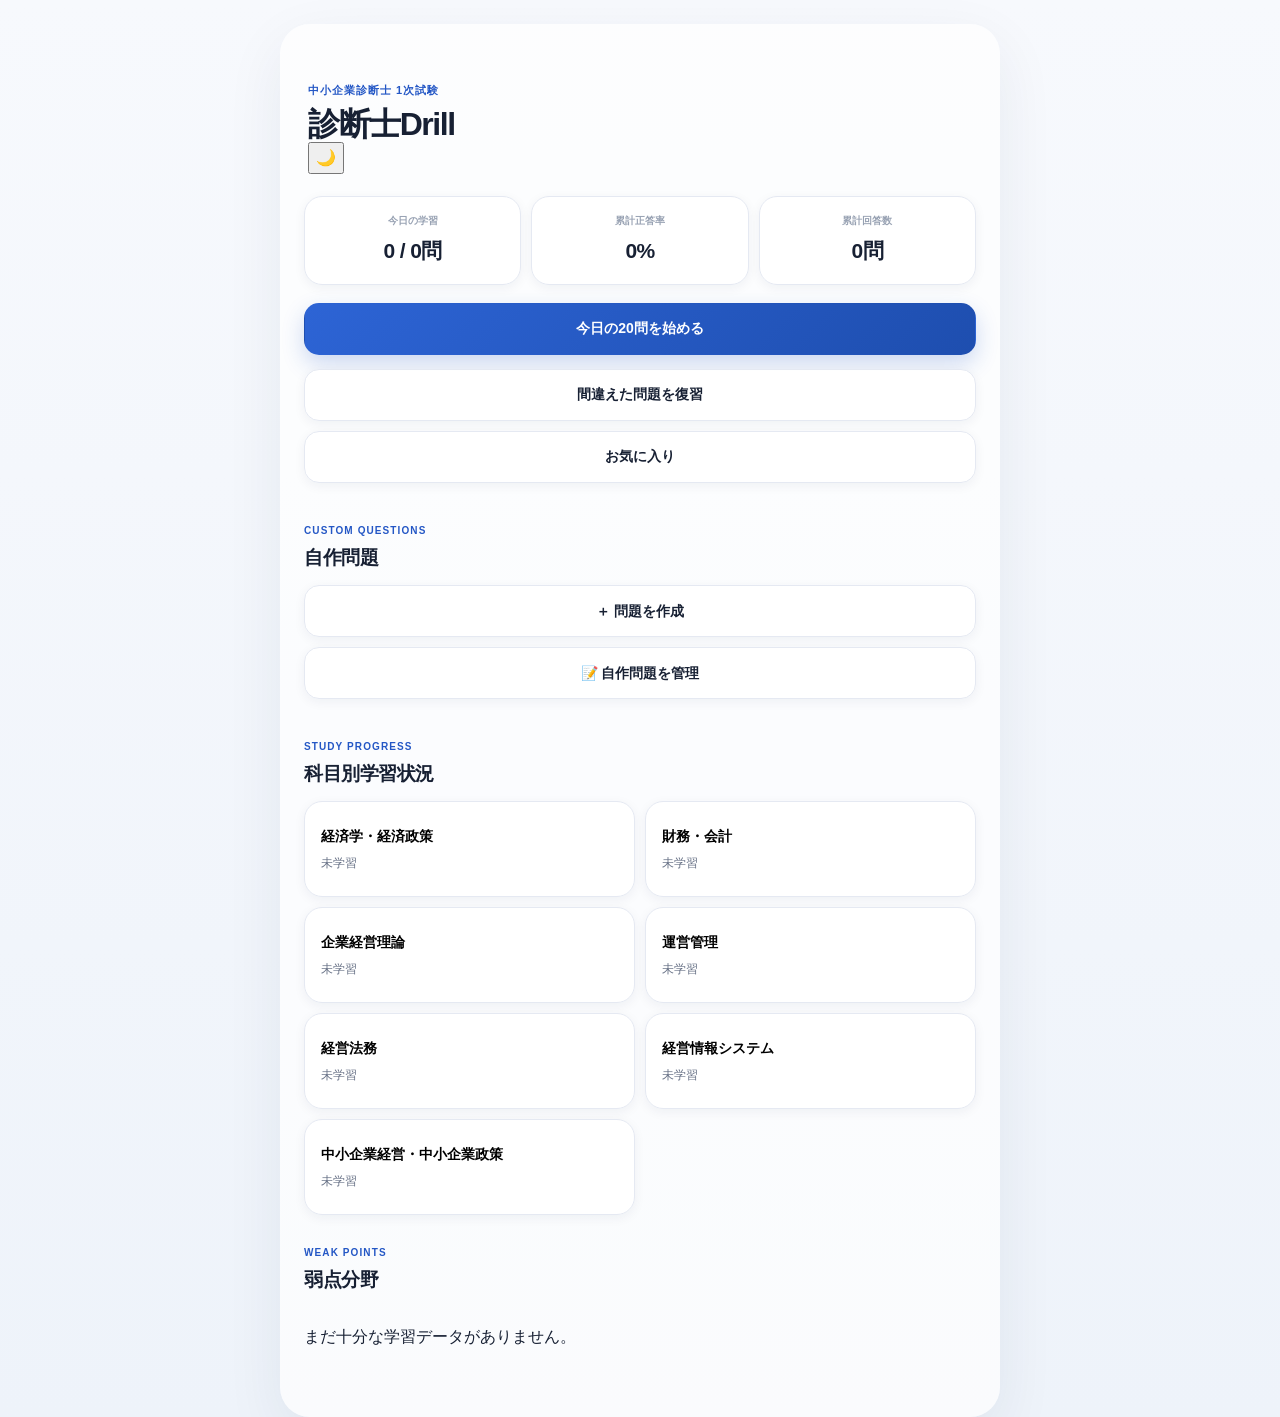
==== index.html @ da74606c "Update index.html" ====
<!DOCTYPE html>
<html lang="ja">
<head>
  <meta charset="UTF-8">

  <meta
    name="viewport"
    content="width=device-width, initial-scale=1, viewport-fit=cover"
  >

  <meta
    name="apple-mobile-web-app-capable"
    content="yes"
  >

  <meta
    name="apple-mobile-web-app-status-bar-style"
    content="default"
  >

  <meta
    name="apple-mobile-web-app-title"
    content="診断士Drill"
  >

  <meta
    name="theme-color"
    content="#2457c5"
  >

  <title>診断士Drill</title>

  <link rel="manifest" href="manifest.json">
  <link rel="apple-touch-icon" href="icons/icon.svg">
  <link rel="stylesheet" href="css/style.css">
</head>

<body>

<main class="app">

  <!-- エラー -->
  <p id="boot-error" class="error" hidden></p>


  <!-- =========================
       HOME
       ========================= -->

  <section id="screen-home" class="screen">

    <header class="header">
      <div class="header-top">
        <div class="header-titles">
          <p class="eyebrow">中小企業診断士 1次試験</p>
          <h1>診断士Drill</h1>
        </div>

        <button
          id="btn-theme-toggle"
          class="icon-btn"
          type="button"
          aria-label="ダークモードに切り替え"
        >
          🌙
        </button>
      </div>

      <div id="streak-badge" class="streak-badge" hidden>
        <span class="streak-mark">継続</span>
        <strong id="streak-count">0</strong>
        <span class="streak-unit">日目</span>
      </div>
    </header>


    <!-- 学習状況 -->

    <div class="cards">

      <article class="card">
        <p class="label">今日の学習</p>
        <p id="stat-today" class="value">0 / 0問</p>
      </article>

      <article class="card">
        <p class="label">累計正答率</p>
        <p id="stat-accuracy" class="value">-</p>
      </article>

      <article class="card">
        <p class="label">累計回答数</p>
        <p id="stat-total" class="value">0問</p>
      </article>

    </div>


    <p id="resume-note" class="note" hidden></p>


    <!-- 今日の学習 -->

    <button
      id="btn-start-daily"
      class="btn primary"
      type="button"
    >
      今日の20問を始める
    </button>

    <button
      id="btn-extra-daily"
      class="btn"
      type="button"
      hidden
    >
      追加で20問解く
    </button>


    <!-- 復習・お気に入り -->

    <div class="home-action-group">

      <button
        id="btn-review"
        class="btn"
        type="button"
      >
        間違えた問題を復習
      </button>

      <button
        id="btn-favorites"
        class="btn"
        type="button"
      >
        お気に入り
      </button>

    </div>


    <!-- 自作問題 -->

    <div class="home-section">

      <div class="section-heading-row">
        <div>
          <p class="section-kicker">CUSTOM QUESTIONS</p>
          <h2 class="section-title">自作問題</h2>
        </div>
      </div>

      <button
        id="btn-create-question"
        class="btn"
        type="button"
      >
        ＋ 問題を作成
      </button>

      <button
        id="btn-manage-questions"
        class="btn"
        type="button"
      >
        📝 自作問題を管理
      </button>

    </div>


    <!-- 科目別 -->

    <div class="home-section">

      <div class="section-heading-row">
        <div>
          <p class="section-kicker">STUDY PROGRESS</p>
          <h2 class="section-title">科目別学習状況</h2>
        </div>
      </div>

      <div
        id="subject-stats"
        class="subject-stat-cards"
      ></div>

    </div>


    <!-- 弱点分野 -->

    <div class="home-section">

      <div class="section-heading-row">
        <div>
          <p class="section-kicker">WEAK POINTS</p>
          <h2 class="section-title">弱点分野</h2>
        </div>
      </div>

      <div
        id="weak-category-list"
        class="weak-category-list"
      ></div>

    </div>

  </section>


  <!-- =========================
       SUBJECT
       ========================= -->

  <section
    id="screen-subject"
    class="screen"
    hidden
  >

    <div class="quiz-top">

      <button
        id="btn-subject-back"
        class="text-btn"
        type="button"
      >
        ホーム
      </button>

      <p
        id="subject-screen-title"
        class="progress"
      >
        科目
      </p>

      <span></span>

    </div>

    <div class="page-heading">
      <p class="section-kicker">SUBJECT</p>
      <h2>分野を選択</h2>
      <p>学習したい分野を選択してください。</p>
    </div>

    <div
      id="category-list"
      class="category-list"
    ></div>

  </section>


  <!-- =========================
       CATEGORY
       ========================= -->

  <section
    id="screen-category"
    class="screen"
    hidden
  >

    <div class="quiz-top">

      <button
        id="btn-category-back"
        class="text-btn"
        type="button"
      >
        科目へ戻る
      </button>

      <p
        id="category-screen-title"
        class="progress"
      >
        分野
      </p>

      <span></span>

    </div>

    <div
      id="category-detail"
      class="category-detail"
    ></div>

  </section>


  <!-- =========================
       FAVORITES
       ========================= -->

  <section
    id="screen-favorites"
    class="screen"
    hidden
  >

    <div class="quiz-top">

      <button
        id="btn-favorites-back"
        class="text-btn"
        type="button"
      >
        ホーム
      </button>

      <p class="progress">お気に入り</p>

      <span></span>

    </div>

    <div class="page-heading">
      <p class="section-kicker">FAVORITES</p>
      <h2>お気に入り</h2>
    </div>

    <button
      id="btn-favorites-quiz"
      class="btn primary"
      type="button"
    >
      お気に入りを演習
    </button>

    <p
      id="favorites-empty"
      class="note"
    >
      お気に入りはまだありません。
      問題画面の☆から登録できます。
    </p>

    <ul
      id="favorites-list"
      class="favorite-list"
    ></ul>

  </section>


  <!-- =========================
       QUIZ
       ========================= -->

  <section
    id="screen-quiz"
    class="screen"
    hidden
  >

    <div class="quiz-top">

      <button
        id="btn-back-home"
        class="text-btn"
        type="button"
      >
        ホーム
      </button>

      <p
        id="quiz-progress"
        class="progress"
      >
        1 / 20
      </p>

      <button
        id="btn-favorite"
        class="star-btn"
        type="button"
        aria-label="お気に入り"
        aria-pressed="false"
      >
        ☆
      </button>

    </div>

    <div class="quiz-progress-track">
      <div id="quiz-progress-fill" class="quiz-progress-fill"></div>
    </div>

    <div class="quiz-card">

      <p
        id="quiz-meta"
        class="meta"
      ></p>

      <h2
        id="quiz-question"
        class="question"
      ></h2>

      <div
        id="quiz-choices"
        class="choices"
      ></div>

    </div>

  </section>


  <!-- =========================
       EXPLAIN
       ========================= -->

  <section
    id="screen-explain"
    class="screen"
    hidden
  >

    <p
      id="explain-badge"
      class="badge"
    ></p>

    <p
      id="explain-question"
      class="question small"
    ></p>

    <p
      id="explain-answer"
      class="answer"
    ></p>


    <div class="explain-section">

      <h3 class="explain-title">
        📖 正答解説
      </h3>

      <p
        id="explain-body"
        class="explanation"
      ></p>

    </div>


    <div
      id="choice-explanations-section"
      class="explain-section"
      hidden
    >

      <h3 class="explain-title">
        🔎 選択肢を詳しく見る
      </h3>

      <div
        id="choice-explanations"
        class="choice-explanations"
      ></div>

    </div>


    <div
      id="key-point-section"
      class="key-point"
      hidden
    >

      <h3>🎯 この問題の核心</h3>

      <p id="key-point"></p>

    </div>


    <div
      id="related-knowledge-section"
      class="explain-section"
      hidden
    >

      <h3 class="explain-title">
        📚 関連知識
      </h3>

      <div
        id="related-knowledge"
        class="related-knowledge"
      ></div>

    </div>


    <div
      id="mistake-point-section"
      class="mistake-point"
      hidden
    >

      <h3>⚠️ 間違いやすいポイント</h3>

      <p id="mistake-point"></p>

    </div>


    <button
      id="btn-next"
      class="btn primary"
      type="button"
    >
      次の問題へ
    </button>

  </section>


  <!-- =========================
       CREATE / EDIT
       ========================= -->

  <section
    id="screen-create-question"
    class="screen"
    hidden
  >

    <div class="quiz-top">

      <button
        id="btn-create-question-back"
        class="text-btn"
        type="button"
      >
        ホーム
      </button>

      <p
        id="create-screen-title"
        class="progress"
      >
        問題を作成
      </p>

      <span></span>

    </div>


    <div class="page-heading">
      <p class="section-kicker">CUSTOM QUESTION</p>

      <h2 id="create-form-heading">
        新しい問題
      </h2>

      <p>
        自分専用の問題を登録できます。
      </p>
    </div>


    <div class="form-group">

      <label for="create-subject">科目</label>

      <select id="create-subject">
        <option value="">選択してください</option>
      </select>

    </div>


    <div class="form-group">

      <label for="create-category">分野</label>

      <input
        id="create-category"
        type="text"
        placeholder="例：生産計画、店舗管理、GDP"
      >

    </div>


    <div class="form-group">

      <label for="create-difficulty">難易度</label>

      <select id="create-difficulty">

        <option value="1">1 - 基礎</option>

        <option value="2" selected>
          2 - 標準
        </option>

        <option value="3">
          3 - 応用
        </option>

      </select>

    </div>


    <div class="form-group">

      <label for="create-question">
        問題文
      </label>

      <textarea
        id="create-question"
        rows="5"
        placeholder="問題文を入力してください"
      ></textarea>

    </div>


    <div class="form-group">

      <label>選択肢</label>

      <input id="create-choice-0" type="text" placeholder="ア">
      <input id="create-choice-1" type="text" placeholder="イ">
      <input id="create-choice-2" type="text" placeholder="ウ">
      <input id="create-choice-3" type="text" placeholder="エ">

    </div>


    <div class="form-group">

      <label for="create-answer">
        正解
      </label>

      <select id="create-answer">

        <option value="0">ア</option>
        <option value="1">イ</option>
        <option value="2">ウ</option>
        <option value="3">エ</option>

      </select>

    </div>


    <div class="form-group">

      <label for="create-explanation">
        正答解説
      </label>

      <textarea
        id="create-explanation"
        rows="4"
        placeholder="なぜ正しいのか"
      ></textarea>

    </div>


    <div class="form-group">

      <label>選択肢別解説</label>

      <textarea id="create-choice-explanation-0" rows="3" placeholder="アの解説"></textarea>
      <textarea id="create-choice-explanation-1" rows="3" placeholder="イの解説"></textarea>
      <textarea id="create-choice-explanation-2" rows="3" placeholder="ウの解説"></textarea>
      <textarea id="create-choice-explanation-3" rows="3" placeholder="エの解説"></textarea>

    </div>


    <div class="form-group">

      <label for="create-key-point">
        この問題の核心
      </label>

      <textarea
        id="create-key-point"
        rows="3"
        placeholder="この問題で覚えるべき核心"
      ></textarea>

    </div>


    <div class="form-group">

      <label for="create-related">
        関連知識
      </label>

      <textarea
        id="create-related"
        rows="5"
        placeholder="関連する知識を入力してください&#10;1行につき1項目"
      ></textarea>

    </div>


    <button
      id="btn-save-question"
      class="btn primary"
      type="button"
    >
      問題を保存
    </button>


    <button
      id="btn-delete-editing-question"
      class="btn danger"
      type="button"
      hidden
    >
      この問題を削除
    </button>

  </section>


  <!-- =========================
       MANAGE QUESTIONS
       ========================= -->

  <section
    id="screen-manage-questions"
    class="screen"
    hidden
  >

    <div class="quiz-top">

      <button
        id="btn-manage-back"
        class="text-btn"
        type="button"
      >
        ホーム
      </button>

      <p class="progress">
        自作問題管理
      </p>

      <span></span>

    </div>


    <div class="page-heading manage-page-heading">

      <p class="section-kicker">
        QUESTION LIBRARY
      </p>

      <h2>自作問題</h2>

      <p>
        科目・分野ごとに整理して管理できます。
      </p>

    </div>


    <div class="manage-summary">

      <div>
        <span class="summary-label">
          登録問題
        </span>

        <strong
          id="custom-question-count"
        >
          0問
        </strong>
      </div>

    </div>


    <!-- AIインポートを上部へ -->

    <div class="import-card">

      <div class="import-card-text">

        <span class="import-label">
          AI IMPORT
        </span>

        <strong>
          AI問題を一括追加
        </strong>

        <small>
          JSONファイルから複数問題をまとめて登録
        </small>

      </div>

      <button
        id="btn-import-questions"
        class="import-button"
        type="button"
      >
        インポート
      </button>

    </div>


    <input
      id="question-import-file"
      type="file"
      accept=".json,application/json"
      hidden
    >


    <button
      id="btn-create-from-manage"
      class="btn primary"
      type="button"
    >
      ＋ 新しい問題を作成
    </button>


    <div class="manage-tools">

      <input
        id="custom-question-search"
        class="search-input"
        type="search"
        placeholder="問題文・分野・科目を検索"
      >

    </div>


    <div
      id="custom-question-list"
      class="custom-question-list"
    ></div>


    <button
      id="btn-clear-all-custom-questions"
      class="btn danger"
      type="button"
    >
      🗑 自作問題をすべてクリア
    </button>

  </section>


  <!-- =========================
       RESULT
       ========================= -->

  <section
    id="screen-result"
    class="screen"
    hidden
  >

    <div class="result-icon">
      ✓
    </div>

    <p class="section-kicker">
      SESSION COMPLETE
    </p>

    <h2>
      今回の結果
    </h2>

    <p
      id="result-score"
      class="value large"
    ></p>

    <p
      id="result-accuracy"
      class="note"
    ></p>

    <button
      id="btn-home"
      class="btn primary"
      type="button"
    >
      ホームへ戻る
    </button>

  </section>

</main>


<!-- トースト通知 -->
<div id="toast-container" class="toast-container" aria-live="polite"></div>

<!-- 確認ダイアログ -->
<div id="confirm-modal" class="modal-overlay" hidden>
  <div
    class="modal-box"
    role="alertdialog"
    aria-modal="true"
    aria-labelledby="confirm-modal-title"
  >
    <p id="confirm-modal-title" class="modal-title"></p>
    <p id="confirm-modal-message" class="modal-message"></p>

    <div class="modal-actions">
      <button
        id="confirm-modal-cancel"
        class="btn"
        type="button"
      >
        キャンセル
      </button>

      <button
        id="confirm-modal-ok"
        class="btn danger"
        type="button"
      >
        OK
      </button>
    </div>
  </div>
</div>


<script src="js/config.js"></script>
<script src="js/storage.js"></script>
<script src="js/question-db.js"></script>
<script src="js/selector.js"></script>
<script src="js/stats.js"></script>
<script src="js/quiz.js"></script>
<script src="js/app.js"></script>

</body>
</html>
---- css/style.css ----
/* =========================================================
   診断士Drill
   Premium / Clean / Mobile First
   ========================================================= */

:root {
  --bg: #f4f7fb;
  --surface: #ffffff;
  --surface-soft: #f8faff;

  --primary: #2457c5;
  --primary-dark: #173f96;
  --primary-light: #eaf0ff;

  --text: #172033;
  --text-sub: #667085;
  --text-muted: #98a2b3;

  --border: #e5e9f2;

  --success: #159570;
  --success-bg: #e9f8f2;

  --danger: #d64545;
  --danger-bg: #fff0f0;

  --warning: #d88a17;
  --warning-bg: #fff7e8;

  --shadow-sm:
    0 3px 12px rgba(25, 40, 75, 0.055);

  --shadow:
    0 10px 30px rgba(25, 40, 75, 0.075);

  --shadow-lg:
    0 20px 55px rgba(25, 40, 75, 0.11);

  --radius-sm: 12px;
  --radius: 18px;
  --radius-lg: 24px;

  --max-width: 720px;
}


/* =========================================================
   Reset
   ========================================================= */

* {
  box-sizing: border-box;
}

html {
  -webkit-text-size-adjust: 100%;
  scroll-behavior: smooth;
}

body {
  margin: 0;

  background:
    linear-gradient(
      180deg,
      #f7f9fd 0%,
      #eef3fa 100%
    );

  color: var(--text);

  font-family:
    -apple-system,
    BlinkMacSystemFont,
    "SF Pro Display",
    "SF Pro Text",
    "Hiragino Sans",
    "Hiragino Kaku Gothic ProN",
    "Yu Gothic",
    "Meiryo",
    sans-serif;

  line-height: 1.6;

  -webkit-font-smoothing: antialiased;
}

button,
input,
select,
textarea {
  font: inherit;
}

button {
  -webkit-tap-highlight-color: transparent;
}


/* =========================================================
   App
   ========================================================= */

.app {
  width: 100%;
  max-width: var(--max-width);

  min-height: 100vh;

  margin: 0 auto;

  padding:
    env(safe-area-inset-top)
    18px
    calc(34px + env(safe-area-inset-bottom));
}


/* =========================================================
   Screen
   ========================================================= */

.screen {
  animation:
    screen-in
    0.18s
    ease-out;
}

@keyframes screen-in {
  from {
    opacity: 0;
    transform: translateY(4px);
  }

  to {
    opacity: 1;
    transform: translateY(0);
  }
}


/* =========================================================
   Header
   ========================================================= */

.header {
  padding:
    28px
    4px
    22px;
}

.eyebrow {
  margin: 0 0 6px;

  color: var(--primary);

  font-size: 11px;
  font-weight: 800;

  letter-spacing: 0.09em;
}

.header h1 {
  margin: 0;

  font-size: 32px;
  line-height: 1.15;

  letter-spacing: -0.045em;

  font-weight: 850;
}


/* =========================================================
   Cards
   ========================================================= */

.cards {
  display: grid;

  grid-template-columns:
    repeat(3, 1fr);

  gap: 10px;

  margin-bottom: 18px;
}

.card {
  padding:
    16px
    9px;

  background:
    rgba(255, 255, 255, 0.95);

  border:
    1px solid
    var(--border);

  border-radius:
    var(--radius);

  text-align: center;

  box-shadow:
    var(--shadow-sm);
}

.card .label {
  margin: 0 0 5px;

  color: var(--text-muted);

  font-size: 10px;
  font-weight: 700;

  white-space: nowrap;
}

.card .value {
  margin: 0;

  font-size: 21px;
  font-weight: 850;

  letter-spacing: -0.03em;
}


/* =========================================================
   Buttons
   ========================================================= */

.btn {
  width: 100%;

  min-height: 52px;

  margin:
    0
    0
    10px;

  padding:
    13px
    18px;

  border:
    1px solid
    var(--border);

  border-radius:
    15px;

  background:
    rgba(255, 255, 255, 0.97);

  color:
    var(--text);

  font-size: 14px;
  font-weight: 750;

  cursor: pointer;

  box-shadow:
    var(--shadow-sm);

  transition:
    transform 0.15s ease,
    box-shadow 0.15s ease,
    border-color 0.15s ease;
}

.btn:hover {
  transform: translateY(-1px);

  box-shadow:
    var(--shadow);
}

.btn:active {
  transform:
    scale(0.985);
}

.btn.primary {
  border-color:
    transparent;

  background:
    linear-gradient(
      135deg,
      #2d64d5,
      #1e4eaf
    );

  color: #fff;

  box-shadow:
    0 9px 22px
    rgba(36, 87, 197, 0.22);
}

.btn.primary:hover {
  box-shadow:
    0 12px 28px
    rgba(36, 87, 197, 0.28);
}

.btn.danger {
  border-color:
    #f0cccc;

  background:
    #fff5f5;

  color:
    var(--danger);
}


/* =========================================================
   Home sections
   ========================================================= */

.home-action-group {
  margin-top: 4px;
}

.home-section {
  margin-top: 30px;
}

.section-heading-row {
  display: flex;

  align-items: center;
  justify-content: space-between;

  margin-bottom: 12px;
}

.section-kicker {
  margin:
    0
    0
    4px;

  color:
    var(--primary);

  font-size:
    10px;

  font-weight:
    850;

  letter-spacing:
    0.11em;
}

.section-title {
  margin:
    0;

  font-size:
    19px;

  letter-spacing:
    -0.025em;

  font-weight:
    850;
}


/* =========================================================
   Subject
   ========================================================= */

.subject-stat-cards {
  display:
    grid;

  grid-template-columns:
    repeat(2, 1fr);

  gap:
    10px;
}

.subject-card {
  width:
    100%;

  min-height:
    96px;

  padding:
    16px;

  border:
    1px solid
    var(--border);

  border-radius:
    var(--radius);

  background:
    rgba(255, 255, 255, 0.97);

  text-align:
    left;

  cursor:
    pointer;

  box-shadow:
    var(--shadow-sm);

  transition:
    transform 0.15s ease,
    box-shadow 0.15s ease;
}

.subject-card:hover {
  transform:
    translateY(-1px);

  box-shadow:
    var(--shadow);
}

.subject-card:active {
  transform:
    scale(0.985);
}

.subject-card-name {
  display:
    block;

  margin-bottom:
    7px;

  font-size:
    14px;

  font-weight:
    850;
}

.subject-card-meta {
  display:
    block;

  color:
    var(--text-sub);

  font-size:
    12px;
}


/* =========================================================
   Page heading
   ========================================================= */

.page-heading {
  margin:
    8px
    2px
    22px;
}

.page-heading h2 {
  margin:
    0
    3px;

  font-size:
    25px;

  line-height:
    1.25;

  letter-spacing:
    -0.035em;

  font-weight:
    850;
}

.page-heading p:last-child {
  margin:
    6px
    0
    0;

  color:
    var(--text-sub);

  font-size:
    12px;
}


/* =========================================================
   Weak category
   ========================================================= */

.weak-category-list {
  display:
    flex;

  flex-direction:
    column;

  gap:
    9px;
}

.weak-category-card {
  width:
    100%;

  display:
    flex;

  align-items:
    center;

  justify-content:
    space-between;

  padding:
    15px;

  border:
    1px solid
    var(--border);

  border-radius:
    16px;

  background:
    var(--surface);

  text-align:
    left;

  cursor:
    pointer;

  box-shadow:
    var(--shadow-sm);
}


/* =========================================================
   Navigation
   ========================================================= */

.quiz-top {
  display:
    grid;

  grid-template-columns:
    1fr
    auto
    1fr;

  align-items:
    center;

  min-height:
    48px;

  margin-bottom:
    16px;
}

.quiz-top > *:last-child {
  justify-self:
    end;
}

.text-btn {
  padding:
    8px
    2px;

  border:
    0;

  background:
    transparent;

  color:
    var(--primary);

  font-size:
    13px;

  font-weight:
    800;

  cursor:
    pointer;
}

.progress {
  margin:
    0;

  color:
    var(--text-sub);

  font-size:
    12px;

  font-weight:
    800;

  text-align:
    center;
}


/* =========================================================
   Category
   ========================================================= */

.category-list {
  display:
    flex;

  flex-direction:
    column;

  gap:
    10px;
}

.category-card {
  width:
    100%;

  padding:
    18px;

  border:
    1px solid
    var(--border);

  border-radius:
    var(--radius);

  background:
    var(--surface);

  text-align:
    left;

  cursor:
    pointer;

  box-shadow:
    var(--shadow-sm);

  transition:
    transform 0.15s ease,
    box-shadow 0.15s ease;
}

.category-card:hover {
  transform:
    translateY(-1px);

  box-shadow:
    var(--shadow);
}

.category-card-name {
  display:
    block;

  margin-bottom:
    6px;

  font-size:
    15px;

  font-weight:
    850;
}

.category-card-meta {
  color:
    var(--text-sub);

  font-size:
    12px;
}


/* =========================================================
   Category detail
   ========================================================= */

.category-summary {
  margin-bottom:
    20px;

  padding:
    22px;

  border:
    1px solid
    #dce6fb;

  border-radius:
    var(--radius-lg);

  background:
    linear-gradient(
      135deg,
      #edf3ff,
      #ffffff
    );

  box-shadow:
    var(--shadow-sm);
}


/* =========================================================
   Quiz
   ========================================================= */

.quiz-card {
  padding:
    20px;

  border:
    1px solid
    var(--border);

  border-radius:
    var(--radius-lg);

  background:
    rgba(255,255,255,.72);

  box-shadow:
    var(--shadow-sm);
}

.meta {
  margin:
    0
    0
    13px;

  color:
    var(--text-muted);

  font-size:
    11px;

  font-weight:
    700;
}

.question {
  margin:
    0
    0
    22px;

  font-size:
    21px;

  line-height:
    1.65;

  letter-spacing:
    -0.025em;

  font-weight:
    850;
}

.question.small {
  font-size:
    17px;
}

.choices {
  display:
    flex;

  flex-direction:
    column;

  gap:
    10px;
}

.choice {
  width:
    100%;

  display:
    flex;

  align-items:
    flex-start;

  padding:
    17px;

  border:
    1px solid
    var(--border);

  border-radius:
    17px;

  background:
    var(--surface);

  color:
    var(--text);

  text-align:
    left;

  font-size:
    15px;

  line-height:
    1.6;

  cursor:
    pointer;

  box-shadow:
    var(--shadow-sm);

  transition:
    transform 0.1s ease,
    border-color 0.1s ease,
    background 0.1s ease;
}

.choice:hover {
  border-color:
    #bfd0f7;

  background:
    #fbfcff;
}

.choice:active {
  transform:
    scale(0.985);
}


/* =========================================================
   Favorite
   ========================================================= */

.star-btn {
  width:
    42px;

  height:
    42px;

  padding:
    0;

  border:
    0;

  border-radius:
    50%;

  background:
    transparent;

  color:
    #9aa3b2;

  font-size:
    27px;

  line-height:
    1;

  cursor:
    pointer;
}

.star-btn.on {
  color:
    #e4a72c;
}


/* =========================================================
   Explanation
   ========================================================= */

.badge {
  display:
    inline-flex;

  align-items:
    center;

  min-height:
    29px;

  margin:
    0
    0
    14px;

  padding:
    4px
    12px;

  border-radius:
    999px;

  font-size:
    12px;

  font-weight:
    800;
}

.answer {
  margin:
    -8px
    0
    20px;

  padding:
    14px
    16px;

  border-radius:
    14px;

  background:
    var(--surface-soft);

  font-size:
    15px;

  font-weight:
    800;
}

.explain-section {
  margin:
    0
    0
    12px;

  padding:
    18px;

  border:
    1px solid
    var(--border);

  border-radius:
    18px;

  background:
    var(--surface);

  box-shadow:
    var(--shadow-sm);
}

.explain-title {
  margin:
    0
    10px;

  font-size:
    14px;

  font-weight:
    850;
}

.explanation {
  margin:
    0;

  color:
    #384152;

  font-size:
    14px;

  line-height:
    1.85;

  white-space:
    pre-wrap;
}


/* =========================================================
   Key / mistake
   ========================================================= */

.key-point,
.mistake-point {
  margin:
    14px
    0;

  padding:
    18px;

  border-radius:
    18px;
}

.key-point {
  border:
    1px solid
    #cddafa;

  background:
    linear-gradient(
      135deg,
      #edf3ff,
      #f8faff
    );
}

.key-point h3,
.mistake-point h3 {
  margin:
    0
    8px;

  font-size:
    14px;
}

.key-point h3 {
  color:
    var(--primary);
}

.mistake-point {
  border:
    1px solid
    #f1dfb8;

  background:
    linear-gradient(
      135deg,
      #fffaf0,
      #fffdf8
    );
}

.mistake-point h3 {
  color:
    var(--warning);
}

.key-point p,
.mistake-point p {
  margin:
    0;

  font-size:
    14px;

  line-height:
    1.75;
}


/* =========================================================
   Forms
   ========================================================= */

.form-group {
  margin-bottom:
    14px;

  padding:
    17px;

  border:
    1px solid
    var(--border);

  border-radius:
    18px;

  background:
    var(--surface);

  box-shadow:
    var(--shadow-sm);
}

.form-group > label {
  display:
    block;

  margin-bottom:
    8px;

  font-size:
    13px;

  font-weight:
    850;
}

.form-group input,
.form-group select,
.form-group textarea {
  width:
    100%;

  margin-bottom:
    8px;

  padding:
    12px
    13px;

  border:
    1px solid
    #dce1ea;

  border-radius:
    12px;

  background:
    #fbfcfe;

  outline:
    none;

  font-size:
    14px;

  transition:
    border-color .15s ease,
    box-shadow .15s ease;
}

.form-group input:last-child,
.form-group select:last-child,
.form-group textarea:last-child {
  margin-bottom:
    0;
}

.form-group input:focus,
.form-group select:focus,
.form-group textarea:focus {
  border-color:
    var(--primary);

  background:
    #fff;

  box-shadow:
    0 0 0 4px
    rgba(36,87,197,.09);
}

.form-group textarea {
  resize:
    vertical;

  line-height:
    1.65;
}


/* =========================================================
   Manage Questions
   ========================================================= */

.manage-page-heading {
  margin-bottom:
    16px;
}

.manage-summary {
  display:
    flex;

  align-items:
    center;

  justify-content:
    space-between;

  margin-bottom:
    12px;

  padding:
    14px
    16px;

  border:
    1px solid
    var(--border);

  border-radius:
    16px;

  background:
    rgba(255,255,255,.9);

  box-shadow:
    var(--shadow-sm);
}

.summary-label {
  display:
    block;

  color:
    var(--text-muted);

  font-size:
    10px;

  font-weight:
    700;
}

.manage-summary strong {
  display:
    block;

  margin-top:
    2px;

  font-size:
    21px;

  font-weight:
    850;
}


/* =========================================================
   AI Import
   ========================================================= */

.import-card {
  display:
    flex;

  align-items:
    center;

  justify-content:
    space-between;

  gap:
    12px;

  margin:
    0
    0
    12px;

  padding:
    15px
    16px;

  border:
    1px solid
    #d7e1fa;

  border-radius:
    18px;

  background:
    linear-gradient(
      135deg,
      #f0f5ff,
      #ffffff
    );

  box-shadow:
    var(--shadow-sm);
}

.import-card-text {
  min-width:
    0;
}

.import-label {
  display:
    block;

  margin-bottom:
    2px;

  color:
    var(--primary);

  font-size:
    9px;

  font-weight:
    850;

  letter-spacing:
    .1em;
}

.import-card-text strong {
  display:
    block;

  font-size:
    14px;
}

.import-card-text small {
  display:
    block;

  margin-top:
    2px;

  color:
    var(--text-sub);

  font-size:
    10px;
}

.import-button {
  flex:
    0
    0
    auto;

  min-height:
    40px;

  padding:
    9px
    13px;

  border-radius:
    11px;

  background:
    var(--primary);

  color:
    #fff;

  font-size:
    12px;

  font-weight:
    800;

  cursor:
    pointer;

  box-shadow:
    0 5px 14px
    rgba(36,87,197,.18);
}


/* =========================================================
   Search
   ========================================================= */

.manage-tools {
  margin:
    2px
    0
    12px;
}

.search-input {
  width:
    100%;

  height:
    48px;

  padding:
    0
    15px;

  border:
    1px solid
    var(--border);

  border-radius:
    14px;

  background:
    #fff;

  outline:
    none;

  box-shadow:
    var(--shadow-sm);

  font-size:
    14px;
}

.search-input:focus {
  border-color:
    var(--primary);

  box-shadow:
    0 0 0 4px
    rgba(36,87,197,.09);
}

.custom-question-list {
  display:
    flex;

  flex-direction:
    column;

  gap:
    10px;

  margin:
    4px
    0
    18px;
}


/* =========================================================
   Favorites
   ========================================================= */

.favorite-list {
  list-style:
    none;

  padding:
    0;

  margin:
    14px
    0
    0;
}

.favorite-list li {
  margin-bottom:
    8px;
}

.favorite-item {
  width:
    100%;

  padding:
    16px;

  border:
    1px solid
    var(--border);

  border-radius:
    16px;

  background:
    var(--surface);

  color:
    var(--text);

  text-align:
    left;

  font-size:
    14px;

  box-shadow:
    var(--shadow-sm);
}


/* =========================================================
   Result
   ========================================================= */

#screen-result {
  text-align:
    center;

  padding-top:
    50px;
}

.result-icon {
  width:
    58px;

  height:
    58px;

  display:
    flex;

  align-items:
    center;

  justify-content:
    center;

  margin:
    0
    auto
    18px;

  border-radius:
    50%;

  background:
    var(--success-bg);

  color:
    var(--success);

  font-size:
    25px;

  font-weight:
    900;
}

#screen-result h2 {
  margin:
    0
    0
    20px;

  font-size:
    22px;

  font-weight:
    850;
}

.value.large {
  margin:
    0
    0
    5px;

  font-size:
    54px;

  line-height:
    1;

  letter-spacing:
    -.06em;

  font-weight:
    900;

  color:
    var(--primary);
}


/* =========================================================
   Error
   ========================================================= */

.error {
  margin:
    0
    0
    15px;

  padding:
    13px
    15px;

  border-radius:
    13px;

  background:
    var(--danger-bg);

  color:
    var(--danger);

  font-size:
    13px;

  line-height:
    1.6;
}


/* =========================================================
   Small screen
   ========================================================= */

@media (max-width: 380px) {

  .app {
    padding-left:
      14px;

    padding-right:
      14px;
  }

  .header h1 {
    font-size:
      28px;
  }

  .cards {
    gap:
      7px;
  }

  .card {
    padding:
      13px
      7px;
  }

  .card .value {
    font-size:
      18px;
  }

  .question {
    font-size:
      19px;
  }

  .import-card {
    align-items:
      flex-start;
  }

  .import-card-text small {
    font-size:
      9px;
  }

}


/* =========================================================
   Desktop
   ========================================================= */

@media (min-width: 700px) {

  body {
    padding-top:
      24px;
  }

  .app {
    min-height:
      auto;

    padding:
      30px
      24px
      52px;

    border-radius:
      30px;

    background:
      rgba(255,255,255,.72);

    box-shadow:
      0 20px 60px
      rgba(25,40,75,.07);
  }

}


/* =========================================================
   Accessibility
   ========================================================= */

@media (prefers-reduced-motion: reduce) {

  *,
  *::before,
  *::after {
    animation-duration:
      .01ms !important;

    transition-duration:
      .01ms !important;
  }

}
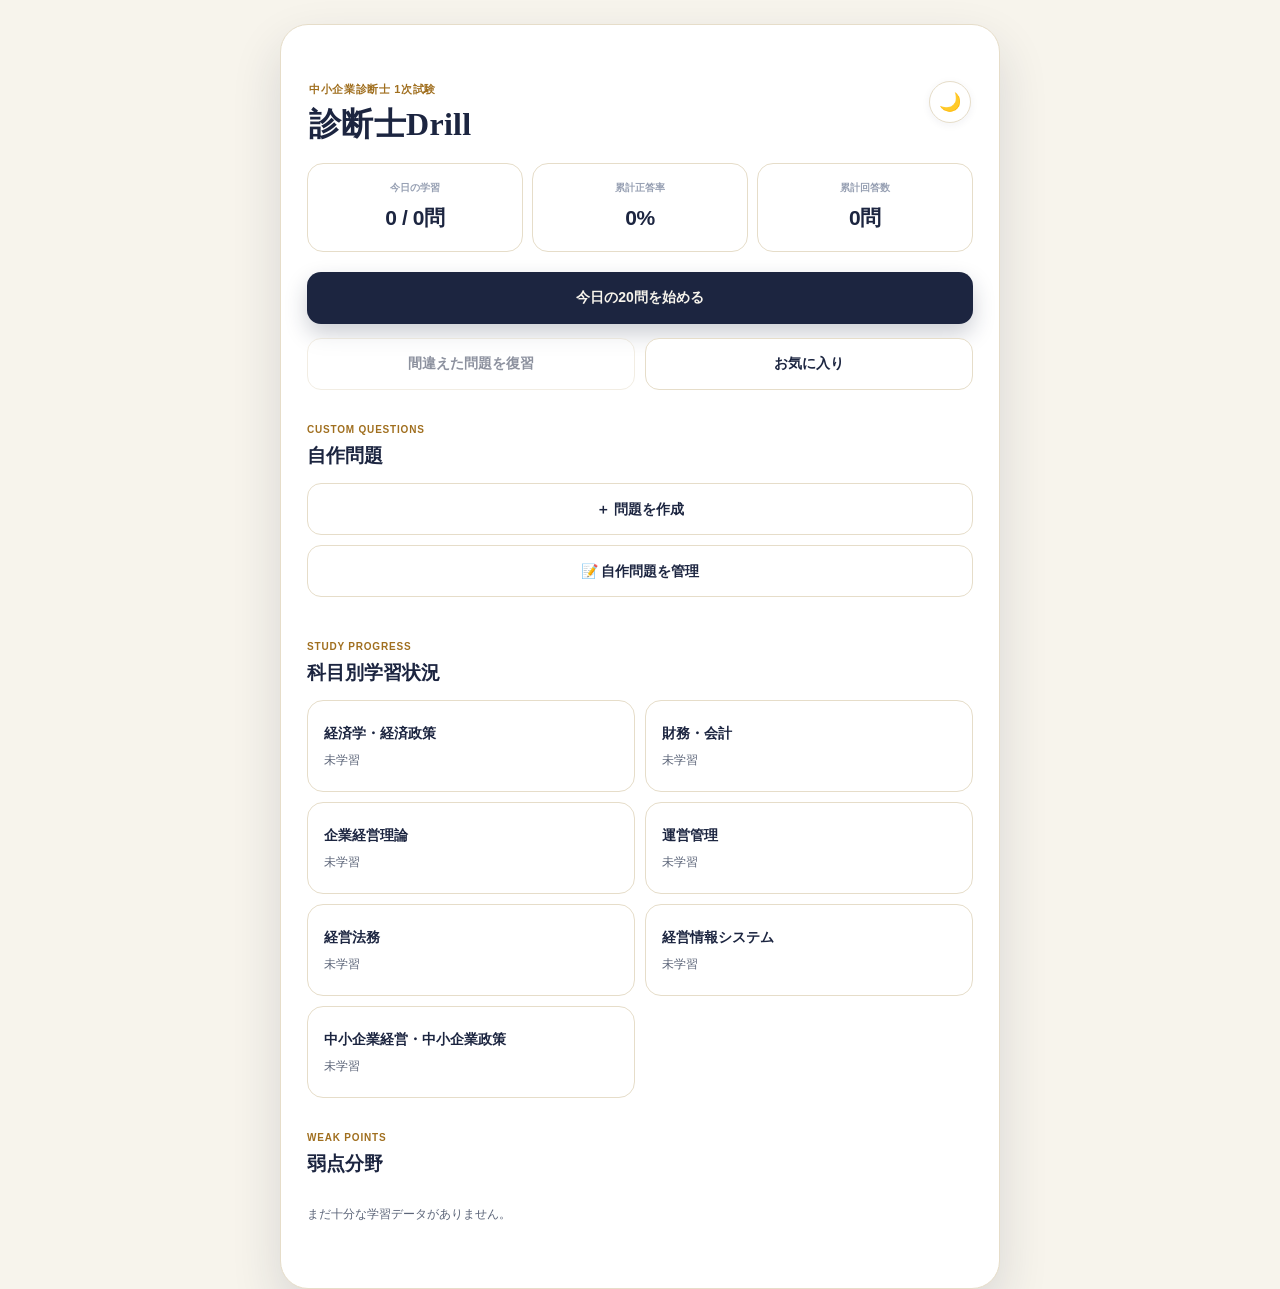
==== commit bca3693f: "Update index.html" ====
--- a/index.html
+++ b/index.html
@@ -10,6 +10,11 @@
 
   <meta
     name="apple-mobile-web-app-capable"
+    content="yes"
+  >
+
+  <meta
+    name="mobile-web-app-capable"
     content="yes"
   >
 
--- a/css/style.css
+++ b/css/style.css
@@ -1,46 +1,78 @@
 /* =========================================================
-   診断士Drill
-   Premium / Clean / Mobile First
+   診断士Drill — Design System
+   コンセプト：試験対策テキストの静けさと権威 ×
+   ハイライトペンで学習の跡が残っていく実感
    ========================================================= */
 
 :root {
-  --bg: #f4f7fb;
+  /* ベースパレット */
+  --paper: #f7f4ec;
   --surface: #ffffff;
-  --surface-soft: #f8faff;
-
-  --primary: #2457c5;
-  --primary-dark: #173f96;
-  --primary-light: #eaf0ff;
-
-  --text: #172033;
-  --text-sub: #667085;
-  --text-muted: #98a2b3;
-
-  --border: #e5e9f2;
-
-  --success: #159570;
-  --success-bg: #e9f8f2;
-
-  --danger: #d64545;
-  --danger-bg: #fff0f0;
-
-  --warning: #d88a17;
-  --warning-bg: #fff7e8;
-
-  --shadow-sm:
-    0 3px 12px rgba(25, 40, 75, 0.055);
-
-  --shadow:
-    0 10px 30px rgba(25, 40, 75, 0.075);
-
-  --shadow-lg:
-    0 20px 55px rgba(25, 40, 75, 0.11);
-
-  --radius-sm: 12px;
-  --radius: 18px;
-  --radius-lg: 24px;
+  --surface-soft: #fbf9f3;
+
+  --ink: #1c2540;
+  --ink-soft: #5b6478;
+  --ink-faint: #97a0b3;
+
+  --line: #e6ddc9;
+  --line-soft: #efe9da;
+
+  /* アクセント：ハイライトペンの黄金 */
+  --accent: #c98a2b;
+  --accent-dark: #a06f1f;
+  --accent-bg: #fbf0dc;
+
+  --correct: #2f7d5c;
+  --correct-bg: #e8f4ee;
+
+  --incorrect: #b23a3a;
+  --incorrect-bg: #fbeceb;
+
+  --shadow-sm: 0 2px 8px rgba(28, 37, 64, 0.06);
+  --shadow: 0 10px 28px rgba(28, 37, 64, 0.10);
+  --shadow-lg: 0 22px 50px rgba(28, 37, 64, 0.14);
+
+  --radius-sm: 10px;
+  --radius: 16px;
+  --radius-lg: 22px;
 
   --max-width: 720px;
+
+  --font-serif:
+    "Hiragino Mincho ProN", "YuMincho", "Yu Mincho",
+    "Noto Serif JP", serif;
+
+  --font-sans:
+    "Hiragino Kaku Gothic ProN", "Hiragino Sans",
+    "Yu Gothic", "Meiryo", -apple-system, BlinkMacSystemFont,
+    sans-serif;
+}
+
+[data-theme="dark"] {
+  --paper: #14161f;
+  --surface: #1c1f2b;
+  --surface-soft: #20222f;
+
+  --ink: #eef0f6;
+  --ink-soft: #a7adc1;
+  --ink-faint: #6b7186;
+
+  --line: #2c2f3d;
+  --line-soft: #262838;
+
+  --accent: #e0a640;
+  --accent-dark: #f0bc63;
+  --accent-bg: #362a14;
+
+  --correct: #4fae86;
+  --correct-bg: #16281f;
+
+  --incorrect: #de6b6b;
+  --incorrect-bg: #2c1717;
+
+  --shadow-sm: 0 2px 10px rgba(0, 0, 0, 0.28);
+  --shadow: 0 12px 30px rgba(0, 0, 0, 0.36);
+  --shadow-lg: 0 26px 55px rgba(0, 0, 0, 0.46);
 }
 
 
@@ -59,30 +91,12 @@
 
 body {
   margin: 0;
-
-  background:
-    linear-gradient(
-      180deg,
-      #f7f9fd 0%,
-      #eef3fa 100%
-    );
-
-  color: var(--text);
-
-  font-family:
-    -apple-system,
-    BlinkMacSystemFont,
-    "SF Pro Display",
-    "SF Pro Text",
-    "Hiragino Sans",
-    "Hiragino Kaku Gothic ProN",
-    "Yu Gothic",
-    "Meiryo",
-    sans-serif;
-
+  background: var(--paper);
+  color: var(--ink);
+  font-family: var(--font-sans);
   line-height: 1.6;
-
   -webkit-font-smoothing: antialiased;
+  transition: background 0.25s ease, color 0.25s ease;
 }
 
 button,
@@ -90,53 +104,51 @@
 select,
 textarea {
   font: inherit;
+  color: inherit;
 }
 
 button {
   -webkit-tap-highlight-color: transparent;
 }
 
-
-/* =========================================================
-   App
+:focus-visible {
+  outline: 2px solid var(--accent);
+  outline-offset: 2px;
+}
+
+/*
+ * hidden属性は必ず最優先で非表示にする。
+ * これがないと .modal-overlay 等のdisplay指定と詳細度が衝突し、
+ * 透明なオーバーレイが画面全体を覆ってクリックを妨げることがある。
+ */
+[hidden] {
+  display: none !important;
+}
+
+
+
+/* =========================================================
+   App shell
    ========================================================= */
 
 .app {
   width: 100%;
   max-width: var(--max-width);
-
   min-height: 100vh;
-
   margin: 0 auto;
-
   padding:
     env(safe-area-inset-top)
     18px
     calc(34px + env(safe-area-inset-bottom));
 }
 
-
-/* =========================================================
-   Screen
-   ========================================================= */
-
 .screen {
-  animation:
-    screen-in
-    0.18s
-    ease-out;
+  animation: screen-in 0.22s cubic-bezier(0.2, 0.7, 0.3, 1);
 }
 
 @keyframes screen-in {
-  from {
-    opacity: 0;
-    transform: translateY(4px);
-  }
-
-  to {
-    opacity: 1;
-    transform: translateY(0);
-  }
+  from { opacity: 0; transform: translateY(6px); }
+  to   { opacity: 1; transform: translateY(0); }
 }
 
 
@@ -145,89 +157,129 @@
    ========================================================= */
 
 .header {
-  padding:
-    28px
-    4px
-    22px;
+  padding: 26px 2px 20px;
+}
+
+.header-top {
+  display: flex;
+  align-items: flex-start;
+  justify-content: space-between;
+  gap: 12px;
 }
 
 .eyebrow {
   margin: 0 0 6px;
-
-  color: var(--primary);
-
+  color: var(--accent-dark);
   font-size: 11px;
-  font-weight: 800;
-
-  letter-spacing: 0.09em;
+  font-weight: 700;
+  letter-spacing: 0.06em;
 }
 
 .header h1 {
   margin: 0;
-
+  font-family: var(--font-serif);
   font-size: 32px;
-  line-height: 1.15;
-
-  letter-spacing: -0.045em;
-
-  font-weight: 850;
-}
-
-
-/* =========================================================
-   Cards
+  line-height: 1.2;
+  letter-spacing: 0.01em;
+  font-weight: 700;
+}
+
+.icon-btn {
+  flex: 0 0 auto;
+  width: 42px;
+  height: 42px;
+  border: 1px solid var(--line);
+  border-radius: 50%;
+  background: var(--surface);
+  font-size: 18px;
+  line-height: 1;
+  cursor: pointer;
+  box-shadow: var(--shadow-sm);
+  transition: transform 0.15s ease, box-shadow 0.15s ease;
+}
+
+.icon-btn:hover {
+  transform: translateY(-1px) rotate(-8deg);
+  box-shadow: var(--shadow);
+}
+
+.icon-btn:active {
+  transform: scale(0.92);
+}
+
+/* 継続日数スタンプ（判子モチーフ） */
+
+.streak-badge {
+  display: inline-flex;
+  align-items: baseline;
+  gap: 5px;
+  margin-top: 14px;
+  padding: 7px 14px 7px 12px;
+  border: 1.5px solid var(--accent);
+  border-radius: 999px;
+  background: var(--accent-bg);
+  color: var(--accent-dark);
+  transform: rotate(-2deg);
+}
+
+.streak-mark {
+  font-size: 10px;
+  font-weight: 800;
+  letter-spacing: 0.08em;
+  border-right: 1px solid rgba(160, 111, 31, 0.35);
+  padding-right: 7px;
+  margin-right: 1px;
+}
+
+.streak-badge strong {
+  font-size: 17px;
+  font-weight: 800;
+  letter-spacing: -0.02em;
+}
+
+.streak-unit {
+  font-size: 11px;
+  font-weight: 700;
+}
+
+.streak-badge.is-today {
+  box-shadow: 0 0 0 3px var(--accent-bg);
+}
+
+
+/* =========================================================
+   Stat cards
    ========================================================= */
 
 .cards {
   display: grid;
-
-  grid-template-columns:
-    repeat(3, 1fr);
-
-  gap: 10px;
-
-  margin-bottom: 18px;
+  grid-template-columns: repeat(3, 1fr);
+  gap: 9px;
+  margin-bottom: 20px;
 }
 
 .card {
-  padding:
-    16px
-    9px;
-
-  background:
-    rgba(255, 255, 255, 0.95);
-
-  border:
-    1px solid
-    var(--border);
-
-  border-radius:
-    var(--radius);
-
+  padding: 16px 8px;
+  border: 1px solid var(--line);
+  border-radius: var(--radius);
+  background: var(--surface);
   text-align: center;
-
-  box-shadow:
-    var(--shadow-sm);
 }
 
 .card .label {
   margin: 0 0 5px;
-
-  color: var(--text-muted);
-
+  color: var(--ink-faint);
   font-size: 10px;
   font-weight: 700;
-
   white-space: nowrap;
 }
 
 .card .value {
   margin: 0;
-
   font-size: 21px;
-  font-weight: 850;
-
-  letter-spacing: -0.03em;
+  font-weight: 800;
+  letter-spacing: -0.02em;
+  font-variant-numeric: tabular-nums;
 }
 
 
@@ -237,90 +289,62 @@
 
 .btn {
   width: 100%;
-
   min-height: 52px;
-
-  margin:
-    0
-    0
-    10px;
-
-  padding:
-    13px
-    18px;
-
-  border:
-    1px solid
-    var(--border);
-
-  border-radius:
-    15px;
-
-  background:
-    rgba(255, 255, 255, 0.97);
-
-  color:
-    var(--text);
-
+  margin: 0 0 10px;
+  padding: 13px 18px;
+  border: 1.5px solid var(--line);
+  border-radius: 14px;
+  background: var(--surface);
+  color: var(--ink);
   font-size: 14px;
-  font-weight: 750;
-
+  font-weight: 700;
   cursor: pointer;
-
-  box-shadow:
-    var(--shadow-sm);
-
   transition:
     transform 0.15s ease,
     box-shadow 0.15s ease,
-    border-color 0.15s ease;
+    border-color 0.15s ease,
+    background 0.15s ease;
 }
 
 .btn:hover {
+  border-color: var(--ink-faint);
+  box-shadow: var(--shadow-sm);
+}
+
+.btn:active {
+  transform: scale(0.985);
+}
+
+.btn:disabled {
+  opacity: 0.5;
+  cursor: not-allowed;
+  transform: none;
+  box-shadow: none;
+}
+
+.btn.primary {
+  border-color: transparent;
+  background: var(--ink);
+  color: var(--paper);
+  box-shadow: 0 10px 22px rgba(28, 37, 64, 0.22);
+}
+
+.btn.primary:hover {
+  box-shadow: 0 14px 28px rgba(28, 37, 64, 0.28);
   transform: translateY(-1px);
-
-  box-shadow:
-    var(--shadow);
-}
-
-.btn:active {
-  transform:
-    scale(0.985);
-}
-
-.btn.primary {
-  border-color:
-    transparent;
-
-  background:
-    linear-gradient(
-      135deg,
-      #2d64d5,
-      #1e4eaf
-    );
-
-  color: #fff;
-
-  box-shadow:
-    0 9px 22px
-    rgba(36, 87, 197, 0.22);
-}
-
-.btn.primary:hover {
-  box-shadow:
-    0 12px 28px
-    rgba(36, 87, 197, 0.28);
 }
 
 .btn.danger {
-  border-color:
-    #f0cccc;
-
-  background:
-    #fff5f5;
-
-  color:
-    var(--danger);
+  border-color: rgba(178, 58, 58, 0.35);
+  background: var(--incorrect-bg);
+  color: var(--incorrect);
+}
+
+.small-btn {
+  min-height: 38px;
+  margin: 0;
+  padding: 8px 14px;
+  font-size: 12px;
 }
 
 
@@ -329,53 +353,40 @@
    ========================================================= */
 
 .home-action-group {
+  display: grid;
+  grid-template-columns: 1fr 1fr;
+  gap: 10px;
   margin-top: 4px;
 }
 
+.home-action-group .btn {
+  margin-bottom: 0;
+}
+
 .home-section {
-  margin-top: 30px;
+  margin-top: 32px;
 }
 
 .section-heading-row {
   display: flex;
-
   align-items: center;
   justify-content: space-between;
-
   margin-bottom: 12px;
 }
 
 .section-kicker {
-  margin:
-    0
-    0
-    4px;
-
-  color:
-    var(--primary);
-
-  font-size:
-    10px;
-
-  font-weight:
-    850;
-
-  letter-spacing:
-    0.11em;
+  margin: 0 0 3px;
+  color: var(--accent-dark);
+  font-size: 10px;
+  font-weight: 800;
+  letter-spacing: 0.08em;
 }
 
 .section-title {
-  margin:
-    0;
-
-  font-size:
-    19px;
-
-  letter-spacing:
-    -0.025em;
-
-  font-weight:
-    850;
+  margin: 0;
+  font-family: var(--font-serif);
+  font-size: 19px;
+  font-weight: 700;
 }
 
 
@@ -384,86 +395,44 @@
    ========================================================= */
 
 .subject-stat-cards {
-  display:
-    grid;
-
-  grid-template-columns:
-    repeat(2, 1fr);
-
-  gap:
-    10px;
+  display: grid;
+  grid-template-columns: repeat(2, 1fr);
+  gap: 10px;
 }
 
 .subject-card {
-  width:
-    100%;
-
-  min-height:
-    96px;
-
-  padding:
-    16px;
-
-  border:
-    1px solid
-    var(--border);
-
-  border-radius:
-    var(--radius);
-
-  background:
-    rgba(255, 255, 255, 0.97);
-
-  text-align:
-    left;
-
-  cursor:
-    pointer;
-
-  box-shadow:
-    var(--shadow-sm);
-
-  transition:
-    transform 0.15s ease,
-    box-shadow 0.15s ease;
+  width: 100%;
+  min-height: 92px;
+  padding: 16px;
+  border: 1px solid var(--line);
+  border-radius: var(--radius);
+  background: var(--surface);
+  text-align: left;
+  cursor: pointer;
+  transition: transform 0.15s ease, border-color 0.15s ease, box-shadow 0.15s ease;
 }
 
 .subject-card:hover {
-  transform:
-    translateY(-1px);
-
-  box-shadow:
-    var(--shadow);
+  border-color: var(--accent);
+  box-shadow: var(--shadow-sm);
 }
 
 .subject-card:active {
-  transform:
-    scale(0.985);
+  transform: scale(0.985);
 }
 
 .subject-card-name {
-  display:
-    block;
-
-  margin-bottom:
-    7px;
-
-  font-size:
-    14px;
-
-  font-weight:
-    850;
+  display: block;
+  margin-bottom: 7px;
+  font-size: 14px;
+  font-weight: 800;
 }
 
 .subject-card-meta {
-  display:
-    block;
-
-  color:
-    var(--text-sub);
-
-  font-size:
-    12px;
+  display: block;
+  color: var(--ink-soft);
+  font-size: 12px;
+  font-variant-numeric: tabular-nums;
 }
 
 
@@ -472,41 +441,21 @@
    ========================================================= */
 
 .page-heading {
-  margin:
-    8px
-    2px
-    22px;
+  margin: 8px 2px 22px;
 }
 
 .page-heading h2 {
-  margin:
-    0
-    3px;
-
-  font-size:
-    25px;
-
-  line-height:
-    1.25;
-
-  letter-spacing:
-    -0.035em;
-
-  font-weight:
-    850;
+  margin: 0 0 4px;
+  font-family: var(--font-serif);
+  font-size: 24px;
+  line-height: 1.3;
+  font-weight: 700;
 }
 
 .page-heading p:last-child {
-  margin:
-    6px
-    0
-    0;
-
-  color:
-    var(--text-sub);
-
-  font-size:
-    12px;
+  margin: 0;
+  color: var(--ink-soft);
+  font-size: 12px;
 }
 
 
@@ -515,50 +464,46 @@
    ========================================================= */
 
 .weak-category-list {
-  display:
-    flex;
-
-  flex-direction:
-    column;
-
-  gap:
-    9px;
+  display: flex;
+  flex-direction: column;
+  gap: 8px;
 }
 
 .weak-category-card {
-  width:
-    100%;
-
-  display:
-    flex;
-
-  align-items:
-    center;
-
-  justify-content:
-    space-between;
-
-  padding:
-    15px;
-
-  border:
-    1px solid
-    var(--border);
-
-  border-radius:
-    16px;
-
-  background:
-    var(--surface);
-
-  text-align:
-    left;
-
-  cursor:
-    pointer;
-
-  box-shadow:
-    var(--shadow-sm);
+  width: 100%;
+  display: flex;
+  align-items: center;
+  justify-content: space-between;
+  padding: 14px 15px;
+  border: 1px solid var(--line);
+  border-left: 3px solid var(--incorrect);
+  border-radius: var(--radius-sm);
+  background: var(--surface);
+  text-align: left;
+  cursor: pointer;
+  transition: transform 0.15s ease;
+}
+
+.weak-category-card:active {
+  transform: scale(0.985);
+}
+
+.weak-category-card strong {
+  display: block;
+  font-size: 14px;
+  font-weight: 800;
+}
+
+.weak-category-card small {
+  color: var(--ink-soft);
+  font-size: 11px;
+}
+
+.weak-rate {
+  font-size: 15px;
+  font-weight: 800;
+  color: var(--incorrect);
+  font-variant-numeric: tabular-nums;
 }
 
 
@@ -567,68 +512,54 @@
    ========================================================= */
 
 .quiz-top {
-  display:
-    grid;
-
-  grid-template-columns:
-    1fr
-    auto
-    1fr;
-
-  align-items:
-    center;
-
-  min-height:
-    48px;
-
-  margin-bottom:
-    16px;
+  display: grid;
+  grid-template-columns: 1fr auto 1fr;
+  align-items: center;
+  min-height: 48px;
+  margin-bottom: 12px;
 }
 
 .quiz-top > *:last-child {
-  justify-self:
-    end;
+  justify-self: end;
 }
 
 .text-btn {
-  padding:
-    8px
-    2px;
-
-  border:
-    0;
-
-  background:
-    transparent;
-
-  color:
-    var(--primary);
-
-  font-size:
-    13px;
-
-  font-weight:
-    800;
-
-  cursor:
-    pointer;
+  padding: 8px 2px;
+  border: 0;
+  background: transparent;
+  color: var(--ink-soft);
+  font-size: 13px;
+  font-weight: 700;
+  cursor: pointer;
+}
+
+.text-btn:hover {
+  color: var(--ink);
 }
 
 .progress {
-  margin:
-    0;
-
-  color:
-    var(--text-sub);
-
-  font-size:
-    12px;
-
-  font-weight:
-    800;
-
-  text-align:
-    center;
+  margin: 0;
+  color: var(--ink-soft);
+  font-size: 12px;
+  font-weight: 800;
+  text-align: center;
+  font-variant-numeric: tabular-nums;
+}
+
+.quiz-progress-track {
+  height: 5px;
+  margin-bottom: 20px;
+  border-radius: 999px;
+  background: var(--line-soft);
+  overflow: hidden;
+}
+
+.quiz-progress-fill {
+  height: 100%;
+  width: 4%;
+  border-radius: 999px;
+  background: var(--accent);
+  transition: width 0.35s cubic-bezier(0.2, 0.7, 0.3, 1);
 }
 
 
@@ -637,75 +568,41 @@
    ========================================================= */
 
 .category-list {
-  display:
-    flex;
-
-  flex-direction:
-    column;
-
-  gap:
-    10px;
+  display: flex;
+  flex-direction: column;
+  gap: 10px;
 }
 
 .category-card {
-  width:
-    100%;
-
-  padding:
-    18px;
-
-  border:
-    1px solid
-    var(--border);
-
-  border-radius:
-    var(--radius);
-
-  background:
-    var(--surface);
-
-  text-align:
-    left;
-
-  cursor:
-    pointer;
-
-  box-shadow:
-    var(--shadow-sm);
-
-  transition:
-    transform 0.15s ease,
-    box-shadow 0.15s ease;
+  width: 100%;
+  padding: 18px;
+  border: 1px solid var(--line);
+  border-radius: var(--radius);
+  background: var(--surface);
+  text-align: left;
+  cursor: pointer;
+  transition: transform 0.15s ease, border-color 0.15s ease;
 }
 
 .category-card:hover {
-  transform:
-    translateY(-1px);
-
-  box-shadow:
-    var(--shadow);
+  border-color: var(--accent);
+}
+
+.category-card:active {
+  transform: scale(0.985);
 }
 
 .category-card-name {
-  display:
-    block;
-
-  margin-bottom:
-    6px;
-
-  font-size:
-    15px;
-
-  font-weight:
-    850;
+  display: block;
+  margin-bottom: 6px;
+  font-size: 15px;
+  font-weight: 800;
 }
 
 .category-card-meta {
-  color:
-    var(--text-sub);
-
-  font-size:
-    12px;
+  color: var(--ink-soft);
+  font-size: 12px;
+  font-variant-numeric: tabular-nums;
 }
 
 
@@ -714,28 +611,32 @@
    ========================================================= */
 
 .category-summary {
-  margin-bottom:
-    20px;
-
-  padding:
-    22px;
-
-  border:
-    1px solid
-    #dce6fb;
-
-  border-radius:
-    var(--radius-lg);
-
-  background:
-    linear-gradient(
-      135deg,
-      #edf3ff,
-      #ffffff
-    );
-
-  box-shadow:
-    var(--shadow-sm);
+  margin-bottom: 20px;
+  padding: 22px;
+  border: 1px solid var(--line);
+  border-radius: var(--radius-lg);
+  background: var(--surface);
+}
+
+.category-summary-subject {
+  margin: 0 0 4px;
+  color: var(--accent-dark);
+  font-size: 11px;
+  font-weight: 800;
+  letter-spacing: 0.06em;
+}
+
+.category-summary h2 {
+  margin: 0 0 8px;
+  font-family: var(--font-serif);
+  font-size: 21px;
+}
+
+.category-summary-stat {
+  margin: 0;
+  color: var(--ink-soft);
+  font-size: 13px;
+  font-variant-numeric: tabular-nums;
 }
 
 
@@ -744,174 +645,150 @@
    ========================================================= */
 
 .quiz-card {
-  padding:
-    20px;
-
-  border:
-    1px solid
-    var(--border);
-
-  border-radius:
-    var(--radius-lg);
-
-  background:
-    rgba(255,255,255,.72);
-
-  box-shadow:
-    var(--shadow-sm);
+  padding: 22px 20px;
+  border: 1px solid var(--line);
+  border-radius: var(--radius-lg);
+  background: var(--surface);
+  box-shadow: var(--shadow-sm);
 }
 
 .meta {
-  margin:
-    0
-    0
-    13px;
-
-  color:
-    var(--text-muted);
-
-  font-size:
-    11px;
-
-  font-weight:
-    700;
+  margin: 0 0 14px;
+  color: var(--ink-faint);
+  font-size: 11px;
+  font-weight: 700;
 }
 
 .question {
-  margin:
-    0
-    0
-    22px;
-
-  font-size:
-    21px;
-
-  line-height:
-    1.65;
-
-  letter-spacing:
-    -0.025em;
-
-  font-weight:
-    850;
+  margin: 0 0 24px;
+  font-family: var(--font-serif);
+  font-size: 21px;
+  line-height: 1.7;
+  font-weight: 600;
 }
 
 .question.small {
-  font-size:
-    17px;
+  font-size: 17px;
 }
 
 .choices {
-  display:
-    flex;
-
-  flex-direction:
-    column;
-
-  gap:
-    10px;
+  display: flex;
+  flex-direction: column;
+  gap: 10px;
 }
 
 .choice {
-  width:
-    100%;
-
-  display:
-    flex;
-
-  align-items:
-    flex-start;
-
-  padding:
-    17px;
-
-  border:
-    1px solid
-    var(--border);
-
-  border-radius:
-    17px;
-
-  background:
-    var(--surface);
-
-  color:
-    var(--text);
-
-  text-align:
-    left;
-
-  font-size:
-    15px;
-
-  line-height:
-    1.6;
-
-  cursor:
-    pointer;
-
-  box-shadow:
-    var(--shadow-sm);
-
+  width: 100%;
+  display: flex;
+  align-items: flex-start;
+  gap: 12px;
+  padding: 16px 17px;
+  border: 1.5px solid var(--line);
+  border-radius: 14px;
+  background: var(--surface);
+  color: var(--ink);
+  text-align: left;
+  font-size: 15px;
+  line-height: 1.6;
+  cursor: pointer;
   transition:
     transform 0.1s ease,
-    border-color 0.1s ease,
-    background 0.1s ease;
+    border-color 0.15s ease,
+    background 0.15s ease;
 }
 
 .choice:hover {
-  border-color:
-    #bfd0f7;
-
-  background:
-    #fbfcff;
+  border-color: var(--accent);
+  background: var(--surface-soft);
 }
 
 .choice:active {
-  transform:
-    scale(0.985);
-}
-
-
-/* =========================================================
-   Favorite
+  transform: scale(0.985);
+}
+
+.choice-letter {
+  flex: 0 0 auto;
+  display: flex;
+  align-items: center;
+  justify-content: center;
+  width: 26px;
+  height: 26px;
+  border-radius: 50%;
+  background: var(--line-soft);
+  color: var(--ink-soft);
+  font-size: 12px;
+  font-weight: 800;
+}
+
+.choice-text {
+  flex: 1;
+  padding-top: 3px;
+}
+
+.choices.answered .choice {
+  cursor: default;
+  pointer-events: none;
+}
+
+.choice.is-correct {
+  border-color: var(--correct);
+  background: var(--correct-bg);
+  animation: choice-pop 0.3s ease;
+}
+
+.choice.is-correct .choice-letter {
+  background: var(--correct);
+  color: #fff;
+}
+
+.choice.is-wrong {
+  border-color: var(--incorrect);
+  background: var(--incorrect-bg);
+  animation: choice-shake 0.3s ease;
+}
+
+.choice.is-wrong .choice-letter {
+  background: var(--incorrect);
+  color: #fff;
+}
+
+@keyframes choice-pop {
+  0%   { transform: scale(1); }
+  40%  { transform: scale(1.02); }
+  100% { transform: scale(1); }
+}
+
+@keyframes choice-shake {
+  0%, 100% { transform: translateX(0); }
+  25% { transform: translateX(-3px); }
+  75% { transform: translateX(3px); }
+}
+
+
+/* =========================================================
+   Favorite star
    ========================================================= */
 
 .star-btn {
-  width:
-    42px;
-
-  height:
-    42px;
-
-  padding:
-    0;
-
-  border:
-    0;
-
-  border-radius:
-    50%;
-
-  background:
-    transparent;
-
-  color:
-    #9aa3b2;
-
-  font-size:
-    27px;
-
-  line-height:
-    1;
-
-  cursor:
-    pointer;
+  width: 42px;
+  height: 42px;
+  padding: 0;
+  border: 0;
+  border-radius: 50%;
+  background: transparent;
+  color: var(--ink-faint);
+  font-size: 26px;
+  line-height: 1;
+  cursor: pointer;
+  transition: transform 0.15s ease;
+}
+
+.star-btn:active {
+  transform: scale(0.85);
 }
 
 .star-btn.on {
-  color:
-    #e4a72c;
+  color: var(--accent);
 }
 
 
@@ -920,107 +797,123 @@
    ========================================================= */
 
 .badge {
-  display:
-    inline-flex;
-
-  align-items:
-    center;
-
-  min-height:
-    29px;
-
-  margin:
-    0
-    0
-    14px;
-
-  padding:
-    4px
-    12px;
-
-  border-radius:
-    999px;
-
-  font-size:
-    12px;
-
-  font-weight:
-    800;
+  display: inline-flex;
+  align-items: center;
+  min-height: 28px;
+  margin: 0 0 14px;
+  padding: 4px 13px;
+  border-radius: 999px;
+  font-size: 12px;
+  font-weight: 800;
+  letter-spacing: 0.02em;
+}
+
+.badge.ok {
+  background: var(--correct-bg);
+  color: var(--correct);
+}
+
+.badge.ng {
+  background: var(--incorrect-bg);
+  color: var(--incorrect);
 }
 
 .answer {
-  margin:
-    -8px
-    0
-    20px;
-
-  padding:
-    14px
-    16px;
-
-  border-radius:
-    14px;
-
-  background:
-    var(--surface-soft);
-
-  font-size:
-    15px;
-
-  font-weight:
-    800;
+  margin: -8px 0 20px;
+  padding: 14px 16px;
+  border-radius: 14px;
+  background: var(--surface-soft);
+  border: 1px solid var(--line);
+  font-size: 15px;
+  font-weight: 700;
 }
 
 .explain-section {
-  margin:
-    0
-    0
-    12px;
-
-  padding:
-    18px;
-
-  border:
-    1px solid
-    var(--border);
-
-  border-radius:
-    18px;
-
-  background:
-    var(--surface);
-
-  box-shadow:
-    var(--shadow-sm);
+  margin: 0 0 12px;
+  padding: 18px;
+  border: 1px solid var(--line);
+  border-radius: 16px;
+  background: var(--surface);
 }
 
 .explain-title {
-  margin:
-    0
-    10px;
-
-  font-size:
-    14px;
-
-  font-weight:
-    850;
+  margin: 0 0 10px;
+  font-size: 13px;
+  font-weight: 800;
 }
 
 .explanation {
-  margin:
-    0;
-
-  color:
-    #384152;
-
-  font-size:
-    14px;
-
-  line-height:
-    1.85;
-
-  white-space:
-    pre-wrap;
+  margin: 0;
+  color: var(--ink-soft);
+  font-size: 14px;
+  line-height: 1.85;
+  white-space: pre-wrap;
+}
+
+
+/* =========================================================
+   選択肢別解説
+   ========================================================= */
+
+.choice-explanations {
+  display: flex;
+  flex-direction: column;
+  gap: 8px;
+}
+
+.choice-explanation {
+  border: 1px solid var(--line);
+  border-radius: 12px;
+  background: var(--surface-soft);
+  overflow: hidden;
+}
+
+.choice-explanation summary {
+  display: flex;
+  align-items: center;
+  gap: 8px;
+  padding: 12px 14px;
+  cursor: pointer;
+  font-size: 13px;
+  font-weight: 700;
+  list-style: none;
+}
+
+.choice-explanation summary::-webkit-details-marker {
+  display: none;
+}
+
+.choice-explanation .choice-label {
+  display: flex;
+  align-items: center;
+  justify-content: center;
+  width: 20px;
+  height: 20px;
+  border-radius: 50%;
+  background: var(--line-soft);
+  font-size: 11px;
+}
+
+.choice-explanation .choice-text {
+  flex: 1;
+  padding: 0;
+}
+
+.choice-explanation .choice-result {
+  font-size: 11px;
+  font-weight: 800;
+  color: var(--ink-faint);
+}
+
+.choice-explanation.correct-choice .choice-result {
+  color: var(--correct);
+}
+
+.choice-explanation-body {
+  padding: 0 14px 14px 42px;
+  color: var(--ink-soft);
+  font-size: 13px;
+  line-height: 1.75;
 }
 
 
@@ -1030,73 +923,70 @@
 
 .key-point,
 .mistake-point {
-  margin:
-    14px
-    0;
-
-  padding:
-    18px;
-
-  border-radius:
-    18px;
+  margin: 14px 0;
+  padding: 18px;
+  border-radius: 16px;
 }
 
 .key-point {
-  border:
-    1px solid
-    #cddafa;
-
-  background:
-    linear-gradient(
-      135deg,
-      #edf3ff,
-      #f8faff
-    );
+  border: 1px solid var(--accent);
+  background: var(--accent-bg);
+}
+
+.mistake-point {
+  border: 1px solid var(--incorrect);
+  background: var(--incorrect-bg);
 }
 
 .key-point h3,
 .mistake-point h3 {
-  margin:
-    0
-    8px;
-
-  font-size:
-    14px;
+  margin: 0 0 8px;
+  font-size: 14px;
 }
 
 .key-point h3 {
-  color:
-    var(--primary);
-}
-
-.mistake-point {
-  border:
-    1px solid
-    #f1dfb8;
-
-  background:
-    linear-gradient(
-      135deg,
-      #fffaf0,
-      #fffdf8
-    );
+  color: var(--accent-dark);
 }
 
 .mistake-point h3 {
-  color:
-    var(--warning);
+  color: var(--incorrect);
 }
 
 .key-point p,
 .mistake-point p {
-  margin:
-    0;
-
-  font-size:
-    14px;
-
-  line-height:
-    1.75;
+  margin: 0;
+  font-size: 14px;
+  line-height: 1.75;
+}
+
+
+/* =========================================================
+   関連知識
+   ========================================================= */
+
+.related-knowledge {
+  display: flex;
+  flex-direction: column;
+  gap: 10px;
+}
+
+.related-knowledge-item {
+  padding: 12px 14px;
+  border-left: 3px solid var(--ink-faint);
+  background: var(--surface-soft);
+  border-radius: 0 10px 10px 0;
+}
+
+.related-knowledge-item h4 {
+  margin: 0 0 4px;
+  font-size: 13px;
+}
+
+.related-knowledge-item p {
+  margin: 0;
+  color: var(--ink-soft);
+  font-size: 13px;
+  line-height: 1.7;
 }
 
 
@@ -1105,101 +995,52 @@
    ========================================================= */
 
 .form-group {
-  margin-bottom:
-    14px;
-
-  padding:
-    17px;
-
-  border:
-    1px solid
-    var(--border);
-
-  border-radius:
-    18px;
-
-  background:
-    var(--surface);
-
-  box-shadow:
-    var(--shadow-sm);
+  margin-bottom: 12px;
+  padding: 17px;
+  border: 1px solid var(--line);
+  border-radius: 16px;
+  background: var(--surface);
 }
 
 .form-group > label {
-  display:
-    block;
-
-  margin-bottom:
-    8px;
-
-  font-size:
-    13px;
-
-  font-weight:
-    850;
+  display: block;
+  margin-bottom: 8px;
+  font-size: 13px;
+  font-weight: 800;
 }
 
 .form-group input,
 .form-group select,
 .form-group textarea {
-  width:
-    100%;
-
-  margin-bottom:
-    8px;
-
-  padding:
-    12px
-    13px;
-
-  border:
-    1px solid
-    #dce1ea;
-
-  border-radius:
-    12px;
-
-  background:
-    #fbfcfe;
-
-  outline:
-    none;
-
-  font-size:
-    14px;
-
-  transition:
-    border-color .15s ease,
-    box-shadow .15s ease;
+  width: 100%;
+  margin-bottom: 8px;
+  padding: 12px 13px;
+  border: 1px solid var(--line);
+  border-radius: 10px;
+  background: var(--surface-soft);
+  color: var(--ink);
+  outline: none;
+  font-size: 14px;
+  transition: border-color 0.15s ease, box-shadow 0.15s ease;
 }
 
 .form-group input:last-child,
 .form-group select:last-child,
 .form-group textarea:last-child {
-  margin-bottom:
-    0;
+  margin-bottom: 0;
 }
 
 .form-group input:focus,
 .form-group select:focus,
 .form-group textarea:focus {
-  border-color:
-    var(--primary);
-
-  background:
-    #fff;
-
-  box-shadow:
-    0 0 0 4px
-    rgba(36,87,197,.09);
+  border-color: var(--accent);
+  background: var(--surface);
+  box-shadow: 0 0 0 3px var(--accent-bg);
 }
 
 .form-group textarea {
-  resize:
-    vertical;
-
-  line-height:
-    1.65;
+  resize: vertical;
+  line-height: 1.65;
 }
 
 
@@ -1208,67 +1049,33 @@
    ========================================================= */
 
 .manage-page-heading {
-  margin-bottom:
-    16px;
+  margin-bottom: 16px;
 }
 
 .manage-summary {
-  display:
-    flex;
-
-  align-items:
-    center;
-
-  justify-content:
-    space-between;
-
-  margin-bottom:
-    12px;
-
-  padding:
-    14px
-    16px;
-
-  border:
-    1px solid
-    var(--border);
-
-  border-radius:
-    16px;
-
-  background:
-    rgba(255,255,255,.9);
-
-  box-shadow:
-    var(--shadow-sm);
+  display: flex;
+  align-items: center;
+  justify-content: space-between;
+  margin-bottom: 12px;
+  padding: 14px 16px;
+  border: 1px solid var(--line);
+  border-radius: 14px;
+  background: var(--surface);
 }
 
 .summary-label {
-  display:
-    block;
-
-  color:
-    var(--text-muted);
-
-  font-size:
-    10px;
-
-  font-weight:
-    700;
+  display: block;
+  color: var(--ink-faint);
+  font-size: 10px;
+  font-weight: 700;
 }
 
 .manage-summary strong {
-  display:
-    block;
-
-  margin-top:
-    2px;
-
-  font-size:
-    21px;
-
-  font-weight:
-    850;
+  display: block;
+  margin-top: 2px;
+  font-size: 21px;
+  font-weight: 800;
+  font-variant-numeric: tabular-nums;
 }
 
 
@@ -1277,126 +1084,53 @@
    ========================================================= */
 
 .import-card {
-  display:
-    flex;
-
-  align-items:
-    center;
-
-  justify-content:
-    space-between;
-
-  gap:
-    12px;
-
-  margin:
-    0
-    0
-    12px;
-
-  padding:
-    15px
-    16px;
-
-  border:
-    1px solid
-    #d7e1fa;
-
-  border-radius:
-    18px;
-
-  background:
-    linear-gradient(
-      135deg,
-      #f0f5ff,
-      #ffffff
-    );
-
-  box-shadow:
-    var(--shadow-sm);
+  display: flex;
+  align-items: center;
+  justify-content: space-between;
+  gap: 12px;
+  margin: 0 0 12px;
+  padding: 15px 16px;
+  border: 1.5px dashed var(--accent);
+  border-radius: 16px;
+  background: var(--accent-bg);
 }
 
 .import-card-text {
-  min-width:
-    0;
+  min-width: 0;
 }
 
 .import-label {
-  display:
-    block;
-
-  margin-bottom:
-    2px;
-
-  color:
-    var(--primary);
-
-  font-size:
-    9px;
-
-  font-weight:
-    850;
-
-  letter-spacing:
-    .1em;
+  display: block;
+  margin-bottom: 2px;
+  color: var(--accent-dark);
+  font-size: 9px;
+  font-weight: 800;
+  letter-spacing: 0.08em;
 }
 
 .import-card-text strong {
-  display:
-    block;
-
-  font-size:
-    14px;
+  display: block;
+  font-size: 14px;
 }
 
 .import-card-text small {
-  display:
-    block;
-
-  margin-top:
-    2px;
-
-  color:
-    var(--text-sub);
-
-  font-size:
-    10px;
+  display: block;
+  margin-top: 2px;
+  color: var(--ink-soft);
+  font-size: 10px;
 }
 
 .import-button {
-  flex:
-    0
-    0
-    auto;
-
-  min-height:
-    40px;
-
-  padding:
-    9px
-    13px;
-
-  border-radius:
-    11px;
-
-  background:
-    var(--primary);
-
-  color:
-    #fff;
-
-  font-size:
-    12px;
-
-  font-weight:
-    800;
-
-  cursor:
-    pointer;
-
-  box-shadow:
-    0 5px 14px
-    rgba(36,87,197,.18);
+  flex: 0 0 auto;
+  min-height: 40px;
+  padding: 9px 14px;
+  border: 0;
+  border-radius: 10px;
+  background: var(--ink);
+  color: var(--paper);
+  font-size: 12px;
+  font-weight: 800;
+  cursor: pointer;
 }
 
 
@@ -1405,66 +1139,131 @@
    ========================================================= */
 
 .manage-tools {
-  margin:
-    2px
-    0
-    12px;
+  margin: 2px 0 12px;
 }
 
 .search-input {
-  width:
-    100%;
-
-  height:
-    48px;
-
-  padding:
-    0
-    15px;
-
-  border:
-    1px solid
-    var(--border);
-
-  border-radius:
-    14px;
-
-  background:
-    #fff;
-
-  outline:
-    none;
-
-  box-shadow:
-    var(--shadow-sm);
-
-  font-size:
-    14px;
+  width: 100%;
+  height: 46px;
+  padding: 0 15px;
+  border: 1px solid var(--line);
+  border-radius: 12px;
+  background: var(--surface);
+  color: var(--ink);
+  outline: none;
+  font-size: 14px;
 }
 
 .search-input:focus {
-  border-color:
-    var(--primary);
-
-  box-shadow:
-    0 0 0 4px
-    rgba(36,87,197,.09);
+  border-color: var(--accent);
+  box-shadow: 0 0 0 3px var(--accent-bg);
 }
 
 .custom-question-list {
-  display:
-    flex;
-
-  flex-direction:
-    column;
-
-  gap:
-    10px;
-
-  margin:
-    4px
-    0
-    18px;
+  display: flex;
+  flex-direction: column;
+  gap: 10px;
+  margin: 4px 0 18px;
+}
+
+.empty-custom-questions {
+  padding: 30px 16px;
+  border: 1px dashed var(--line);
+  border-radius: 16px;
+  text-align: center;
+  color: var(--ink-soft);
+}
+
+.custom-subject-group,
+.custom-category-group {
+  border: 1px solid var(--line);
+  border-radius: 14px;
+  background: var(--surface);
+  overflow: hidden;
+}
+
+.custom-subject-group {
+  margin-bottom: 4px;
+}
+
+.custom-subject-summary,
+.custom-category-summary {
+  display: flex;
+  align-items: center;
+  justify-content: space-between;
+  padding: 14px 16px;
+  cursor: pointer;
+  list-style: none;
+}
+
+.custom-subject-summary::-webkit-details-marker,
+.custom-category-summary::-webkit-details-marker {
+  display: none;
+}
+
+.custom-category-summary {
+  padding: 12px 14px;
+  background: var(--surface-soft);
+  border-top: 1px solid var(--line-soft);
+  font-size: 13px;
+}
+
+.custom-category-name {
+  font-weight: 700;
+}
+
+.custom-category-count,
+.custom-subject-summary small {
+  color: var(--ink-faint);
+  font-size: 11px;
+}
+
+.custom-subject-chevron {
+  color: var(--ink-faint);
+  transition: transform 0.2s ease;
+}
+
+.custom-subject-group[open] > .custom-subject-summary .custom-subject-chevron {
+  transform: rotate(180deg);
+}
+
+.custom-subject-categories {
+  padding: 6px 10px 10px;
+}
+
+.custom-category-questions {
+  padding: 10px 14px 14px;
+  display: flex;
+  flex-direction: column;
+  gap: 8px;
+}
+
+.custom-question-card {
+  padding: 12px 14px;
+  border: 1px solid var(--line);
+  border-radius: 12px;
+  background: var(--paper);
+}
+
+.custom-question-meta {
+  display: flex;
+  gap: 10px;
+  margin-bottom: 6px;
+  color: var(--ink-faint);
+  font-size: 11px;
+  font-weight: 700;
+}
+
+.custom-question-title {
+  margin: 0 0 10px;
+  font-size: 13px;
+  line-height: 1.6;
+  font-weight: 600;
+}
+
+.custom-question-actions {
+  display: flex;
+  gap: 8px;
 }
 
 
@@ -1473,51 +1272,38 @@
    ========================================================= */
 
 .favorite-list {
-  list-style:
-    none;
-
-  padding:
-    0;
-
-  margin:
-    14px
-    0
-    0;
+  list-style: none;
+  padding: 0;
+  margin: 14px 0 0;
 }
 
 .favorite-list li {
-  margin-bottom:
-    8px;
+  margin-bottom: 8px;
 }
 
 .favorite-item {
-  width:
-    100%;
-
-  padding:
-    16px;
-
-  border:
-    1px solid
-    var(--border);
-
-  border-radius:
-    16px;
-
-  background:
-    var(--surface);
-
-  color:
-    var(--text);
-
-  text-align:
-    left;
-
-  font-size:
-    14px;
-
-  box-shadow:
-    var(--shadow-sm);
+  width: 100%;
+  padding: 15px 16px;
+  border: 1px solid var(--line);
+  border-radius: 14px;
+  background: var(--surface);
+  color: var(--ink);
+  text-align: left;
+  font-size: 14px;
+  cursor: pointer;
+  transition: border-color 0.15s ease;
+}
+
+.favorite-item:hover {
+  border-color: var(--accent);
+}
+
+.fav-subject {
+  display: block;
+  margin-bottom: 4px;
+  color: var(--accent-dark);
+  font-size: 11px;
+  font-weight: 700;
 }
 
 
@@ -1526,114 +1312,185 @@
    ========================================================= */
 
 #screen-result {
-  text-align:
-    center;
-
-  padding-top:
-    50px;
+  text-align: center;
+  padding-top: 50px;
 }
 
 .result-icon {
-  width:
-    58px;
-
-  height:
-    58px;
-
-  display:
-    flex;
-
-  align-items:
-    center;
-
-  justify-content:
-    center;
-
-  margin:
-    0
-    auto
-    18px;
-
-  border-radius:
-    50%;
-
-  background:
-    var(--success-bg);
-
-  color:
-    var(--success);
-
-  font-size:
-    25px;
-
-  font-weight:
-    900;
+  width: 58px;
+  height: 58px;
+  display: flex;
+  align-items: center;
+  justify-content: center;
+  margin: 0 auto 18px;
+  border-radius: 50%;
+  background: var(--correct-bg);
+  color: var(--correct);
+  font-size: 25px;
+  font-weight: 900;
+  animation: result-pop 0.4s cubic-bezier(0.2, 0.9, 0.3, 1.3);
+}
+
+@keyframes result-pop {
+  0%   { transform: scale(0.4); opacity: 0; }
+  100% { transform: scale(1); opacity: 1; }
 }
 
 #screen-result h2 {
-  margin:
-    0
-    0
-    20px;
-
-  font-size:
-    22px;
-
-  font-weight:
-    850;
+  margin: 0 0 20px;
+  font-family: var(--font-serif);
+  font-size: 22px;
+  font-weight: 700;
 }
 
 .value.large {
-  margin:
-    0
-    0
-    5px;
-
-  font-size:
-    54px;
-
-  line-height:
-    1;
-
-  letter-spacing:
-    -.06em;
-
-  font-weight:
-    900;
-
-  color:
-    var(--primary);
-}
-
-
-/* =========================================================
-   Error
-   ========================================================= */
+  margin: 0 0 5px;
+  font-family: var(--font-serif);
+  font-size: 52px;
+  line-height: 1;
+  font-weight: 700;
+  color: var(--ink);
+  font-variant-numeric: tabular-nums;
+}
+
+
+/* =========================================================
+   Note / error
+   ========================================================= */
+
+.note {
+  color: var(--ink-soft);
+  font-size: 12px;
+  line-height: 1.7;
+}
 
 .error {
-  margin:
-    0
-    0
-    15px;
-
-  padding:
-    13px
-    15px;
-
-  border-radius:
-    13px;
-
-  background:
-    var(--danger-bg);
-
-  color:
-    var(--danger);
-
-  font-size:
-    13px;
-
-  line-height:
-    1.6;
+  margin: 0 0 15px;
+  padding: 13px 15px;
+  border-radius: 12px;
+  background: var(--incorrect-bg);
+  color: var(--incorrect);
+  font-size: 13px;
+  line-height: 1.6;
+}
+
+
+/* =========================================================
+   トースト通知
+   ========================================================= */
+
+.toast-container {
+  position: fixed;
+  left: 50%;
+  bottom: calc(20px + env(safe-area-inset-bottom));
+  transform: translateX(-50%);
+  z-index: 60;
+  display: flex;
+  flex-direction: column-reverse;
+  gap: 8px;
+  width: min(92vw, 420px);
+  pointer-events: none;
+}
+
+.toast {
+  padding: 13px 16px;
+  border-radius: 12px;
+  background: var(--ink);
+  color: var(--paper);
+  font-size: 13px;
+  font-weight: 600;
+  line-height: 1.5;
+  box-shadow: var(--shadow-lg);
+  opacity: 0;
+  transform: translateY(8px);
+  transition: opacity 0.2s ease, transform 0.2s ease;
+}
+
+.toast.is-visible {
+  opacity: 1;
+  transform: translateY(0);
+}
+
+.toast-success {
+  background: var(--correct);
+  color: #fff;
+}
+
+.toast-error {
+  background: var(--incorrect);
+  color: #fff;
+}
+
+
+/* =========================================================
+   確認モーダル
+   ========================================================= */
+
+.modal-overlay {
+  position: fixed;
+  inset: 0;
+  z-index: 70;
+  display: flex;
+  align-items: flex-end;
+  justify-content: center;
+  padding: 16px;
+  background: rgba(20, 22, 31, 0.5);
+  opacity: 0;
+  transition: opacity 0.18s ease;
+}
+
+.modal-overlay.is-visible {
+  opacity: 1;
+}
+
+.modal-box {
+  width: 100%;
+  max-width: 420px;
+  padding: 22px;
+  border-radius: 20px 20px 12px 12px;
+  background: var(--surface);
+  box-shadow: var(--shadow-lg);
+  transform: translateY(16px);
+  transition: transform 0.18s ease;
+  margin-bottom: env(safe-area-inset-bottom);
+}
+
+.modal-overlay.is-visible .modal-box {
+  transform: translateY(0);
+}
+
+.modal-title {
+  margin: 0 0 8px;
+  font-size: 16px;
+  font-weight: 800;
+}
+
+.modal-message {
+  margin: 0 0 18px;
+  color: var(--ink-soft);
+  font-size: 13px;
+  line-height: 1.7;
+}
+
+.modal-actions {
+  display: grid;
+  grid-template-columns: 1fr 1fr;
+  gap: 10px;
+}
+
+.modal-actions .btn {
+  margin: 0;
+}
+
+@media (min-width: 480px) {
+  .modal-overlay {
+    align-items: center;
+  }
+
+  .modal-box {
+    border-radius: 20px;
+    margin-bottom: 0;
+  }
 }
 
 
@@ -1642,51 +1499,42 @@
    ========================================================= */
 
 @media (max-width: 380px) {
-
   .app {
-    padding-left:
-      14px;
-
-    padding-right:
-      14px;
+    padding-left: 14px;
+    padding-right: 14px;
   }
 
   .header h1 {
-    font-size:
-      28px;
+    font-size: 27px;
   }
 
   .cards {
-    gap:
-      7px;
+    gap: 7px;
   }
 
   .card {
-    padding:
-      13px
-      7px;
+    padding: 13px 6px;
   }
 
   .card .value {
-    font-size:
-      18px;
+    font-size: 17px;
   }
 
   .question {
-    font-size:
-      19px;
+    font-size: 19px;
   }
 
   .import-card {
-    align-items:
-      flex-start;
+    align-items: flex-start;
   }
 
   .import-card-text small {
-    font-size:
-      9px;
+    font-size: 9px;
   }
 
+  .home-action-group {
+    grid-template-columns: 1fr;
+  }
 }
 
 
@@ -1695,32 +1543,18 @@
    ========================================================= */
 
 @media (min-width: 700px) {
-
   body {
-    padding-top:
-      24px;
+    padding-top: 24px;
   }
 
   .app {
-    min-height:
-      auto;
-
-    padding:
-      30px
-      24px
-      52px;
-
-    border-radius:
-      30px;
-
-    background:
-      rgba(255,255,255,.72);
-
-    box-shadow:
-      0 20px 60px
-      rgba(25,40,75,.07);
+    min-height: auto;
+    padding: 30px 26px 52px;
+    border-radius: 28px;
+    background: var(--surface);
+    border: 1px solid var(--line);
+    box-shadow: var(--shadow-lg);
   }
-
 }
 
 
@@ -1729,15 +1563,10 @@
    ========================================================= */
 
 @media (prefers-reduced-motion: reduce) {
-
   *,
   *::before,
   *::after {
-    animation-duration:
-      .01ms !important;
-
-    transition-duration:
-      .01ms !important;
+    animation-duration: 0.01ms !important;
+    transition-duration: 0.01ms !important;
   }
-
-}
+}
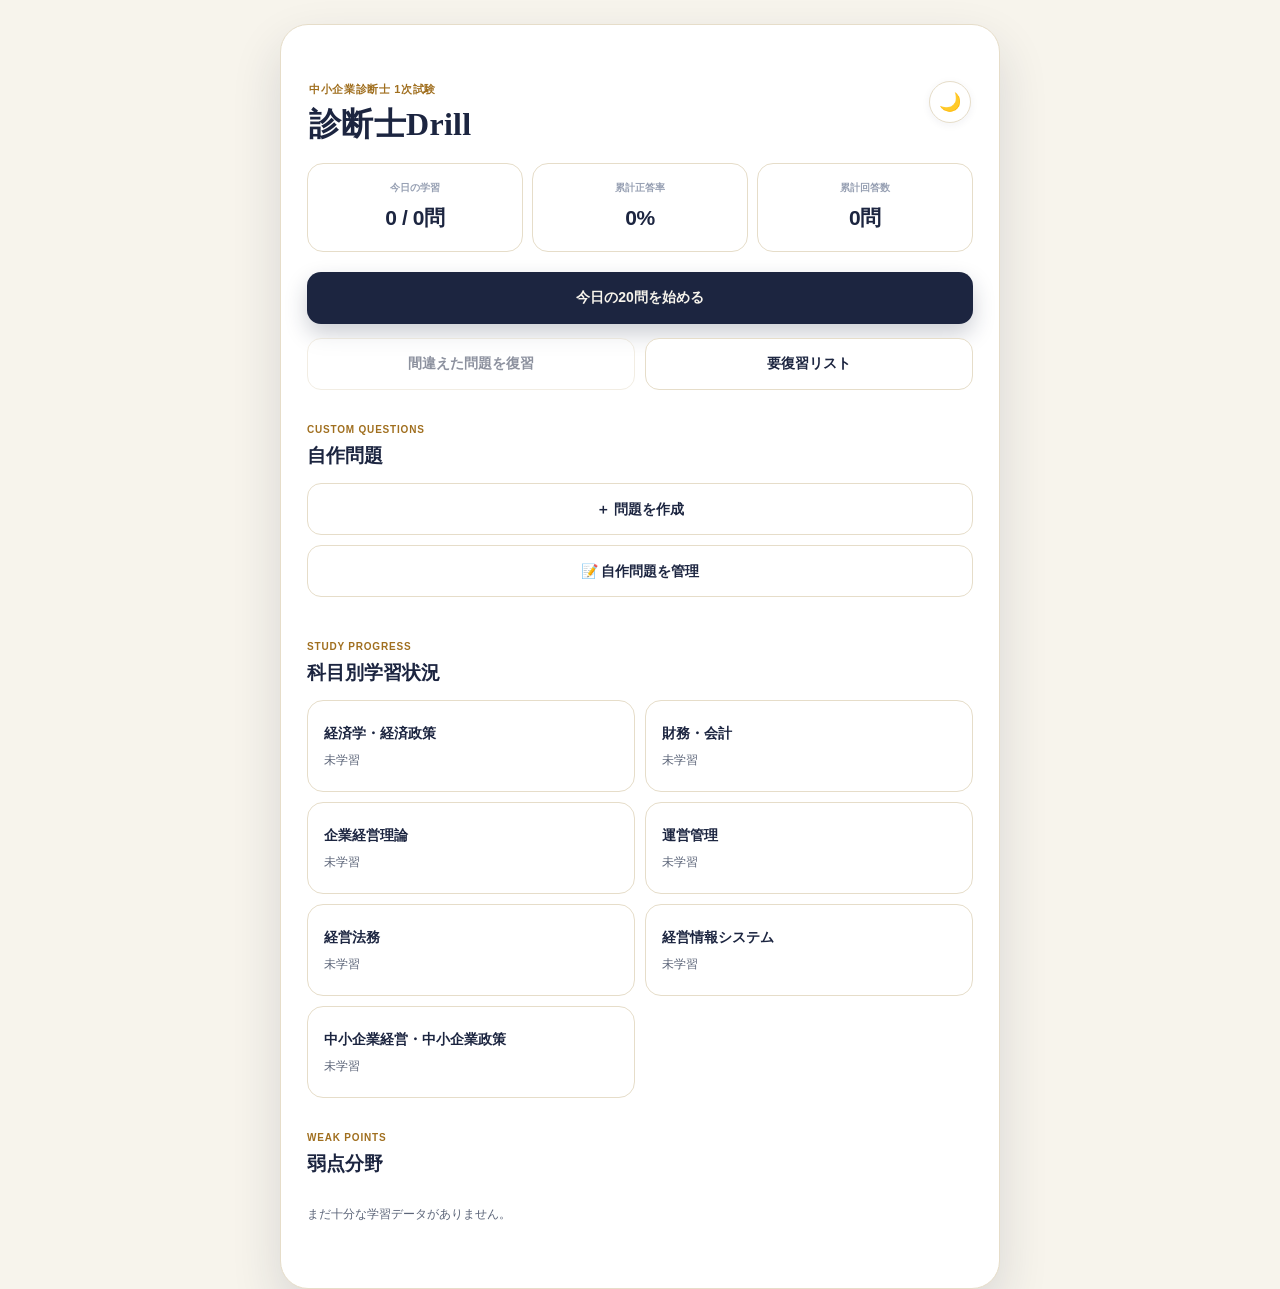
==== commit d02af373: "Update index.html" ====
--- a/index.html
+++ b/index.html
@@ -124,7 +124,7 @@
     </button>
 
 
-    <!-- 復習・お気に入り -->
+    <!-- 復習・要復習リスト -->
 
     <div class="home-action-group">
 
@@ -141,7 +141,7 @@
         class="btn"
         type="button"
       >
-        お気に入り
+        要復習リスト
       </button>
 
     </div>
@@ -321,15 +321,16 @@
         ホーム
       </button>
 
-      <p class="progress">お気に入り</p>
+      <p class="progress">要復習リスト</p>
 
       <span></span>
 
     </div>
 
     <div class="page-heading">
-      <p class="section-kicker">FAVORITES</p>
-      <h2>お気に入り</h2>
+      <p class="section-kicker">NEEDS REVIEW</p>
+      <h2>要復習リスト</h2>
+      <p>自分で「要復習」に登録した問題だけを解き直せます。</p>
     </div>
 
     <button
@@ -337,15 +338,15 @@
       class="btn primary"
       type="button"
     >
-      お気に入りを演習
+      要復習の問題を演習
     </button>
 
     <p
       id="favorites-empty"
       class="note"
     >
-      お気に入りはまだありません。
-      問題画面の☆から登録できます。
+      要復習に登録した問題はまだありません。
+      回答後の「要復習にする」から登録できます。
     </p>
 
     <ul
@@ -387,7 +388,7 @@
         id="btn-favorite"
         class="star-btn"
         type="button"
-        aria-label="お気に入り"
+        aria-label="要復習に登録"
         aria-pressed="false"
       >
         ☆
@@ -522,6 +523,16 @@
 
     </div>
 
+
+    <button
+      id="btn-favorite-explain"
+      class="review-toggle"
+      type="button"
+      aria-pressed="false"
+    >
+      <span class="review-toggle-icon">🚩</span>
+      <span class="review-toggle-label">要復習にする</span>
+    </button>
 
     <button
       id="btn-next"
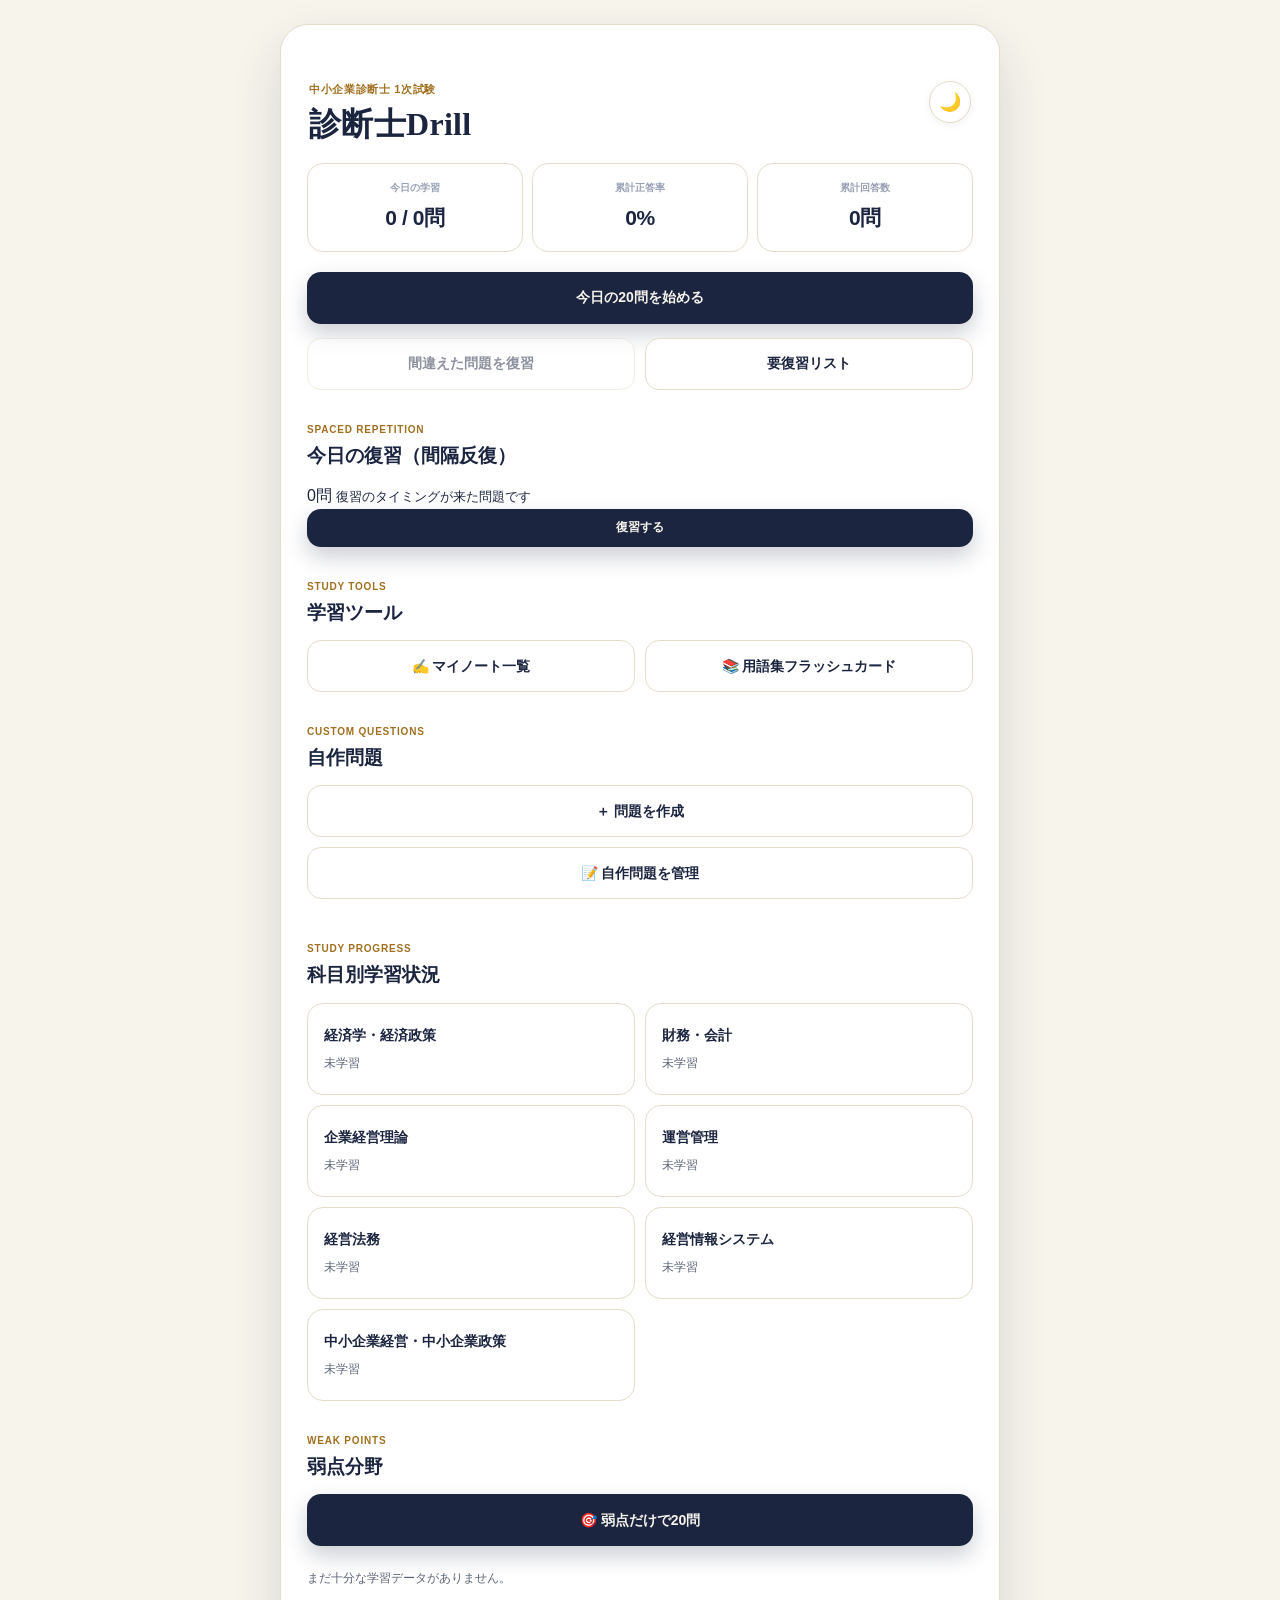
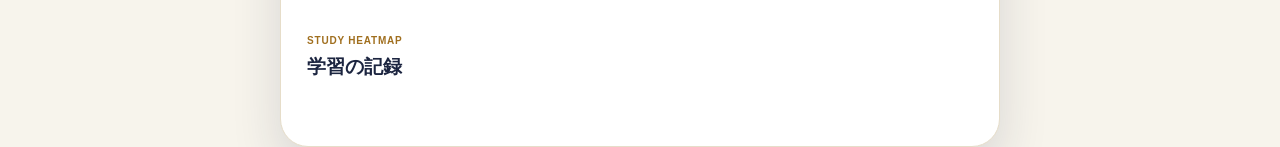
==== commit 7e38c76c: "Update index.html" ====
--- a/index.html
+++ b/index.html
@@ -147,6 +147,69 @@
     </div>
 
 
+    <!-- 間隔反復（SRS） -->
+
+    <div class="home-section">
+
+      <div class="section-heading-row">
+        <div>
+          <p class="section-kicker">SPACED REPETITION</p>
+          <h2 class="section-title">今日の復習（間隔反復）</h2>
+        </div>
+      </div>
+
+      <div class="srs-card">
+        <div class="srs-card-text">
+          <span id="srs-due-count" class="srs-due-count">0問</span>
+          <small>復習のタイミングが来た問題です</small>
+        </div>
+
+        <button
+          id="btn-srs-review"
+          class="btn primary small-btn"
+          type="button"
+        >
+          復習する
+        </button>
+      </div>
+
+    </div>
+
+
+    <!-- 学習ツール -->
+
+    <div class="home-section">
+
+      <div class="section-heading-row">
+        <div>
+          <p class="section-kicker">STUDY TOOLS</p>
+          <h2 class="section-title">学習ツール</h2>
+        </div>
+      </div>
+
+      <div class="home-action-group">
+
+        <button
+          id="btn-notes-list"
+          class="btn"
+          type="button"
+        >
+          ✍️ マイノート一覧
+        </button>
+
+        <button
+          id="btn-flashcards"
+          class="btn"
+          type="button"
+        >
+          📚 用語集フラッシュカード
+        </button>
+
+      </div>
+
+    </div>
+
+
     <!-- 自作問題 -->
 
     <div class="home-section">
@@ -207,6 +270,14 @@
         </div>
       </div>
 
+      <button
+        id="btn-weak-drill"
+        class="btn primary"
+        type="button"
+      >
+        🎯 弱点だけで20問
+      </button>
+
       <div
         id="weak-category-list"
         class="weak-category-list"
@@ -214,6 +285,24 @@
 
     </div>
 
+
+    <!-- 学習の記録（ヒートマップ） -->
+
+    <div class="home-section">
+
+      <div class="section-heading-row">
+        <div>
+          <p class="section-kicker">STUDY HEATMAP</p>
+          <h2 class="section-title">学習の記録</h2>
+        </div>
+      </div>
+
+      <div class="heatmap-scroll">
+        <div id="study-heatmap" class="heatmap-grid"></div>
+      </div>
+
+    </div>
+
   </section>
 
 
@@ -358,6 +447,142 @@
 
 
   <!-- =========================
+       NOTES
+       ========================= -->
+
+  <section
+    id="screen-notes"
+    class="screen"
+    hidden
+  >
+
+    <div class="quiz-top">
+
+      <button
+        id="btn-notes-back"
+        class="text-btn"
+        type="button"
+      >
+        ホーム
+      </button>
+
+      <p class="progress">マイノート</p>
+
+      <span></span>
+
+    </div>
+
+    <div class="page-heading">
+      <p class="section-kicker">MY NOTES</p>
+      <h2>マイノート一覧</h2>
+      <p>解説画面で書いた「自分の言葉での説明」の一覧です。タップすると解き直せます。</p>
+    </div>
+
+    <p
+      id="notes-empty"
+      class="note"
+    >
+      マイノートはまだありません。
+      解説画面の「自分の言葉で説明してみる」から書き込めます。
+    </p>
+
+    <ul
+      id="notes-list"
+      class="favorite-list"
+    ></ul>
+
+  </section>
+
+
+  <!-- =========================
+       FLASHCARDS
+       ========================= -->
+
+  <section
+    id="screen-flashcards"
+    class="screen"
+    hidden
+  >
+
+    <div class="quiz-top">
+
+      <button
+        id="btn-flashcards-back"
+        class="text-btn"
+        type="button"
+      >
+        ホーム
+      </button>
+
+      <p
+        id="flashcard-progress"
+        class="progress"
+      >
+        1 / 1
+      </p>
+
+      <span></span>
+
+    </div>
+
+    <div class="page-heading">
+      <p class="section-kicker">GLOSSARY FLASHCARDS</p>
+      <h2>用語集フラッシュカード</h2>
+      <p>問題の「関連知識」から作られた用語カードです。タップで裏面を表示します。</p>
+    </div>
+
+    <div class="flashcard-stage">
+      <button
+        id="flashcard"
+        class="flashcard"
+        type="button"
+      >
+        <div class="flashcard-inner">
+
+          <div class="flashcard-face flashcard-front">
+            <p id="flashcard-front-text"></p>
+          </div>
+
+          <div class="flashcard-face flashcard-back">
+            <p id="flashcard-back-text"></p>
+          </div>
+
+        </div>
+      </button>
+    </div>
+
+    <div class="flashcard-controls">
+
+      <button
+        id="btn-flashcard-prev"
+        class="btn"
+        type="button"
+      >
+        ← 前へ
+      </button>
+
+      <button
+        id="btn-flashcard-shuffle"
+        class="btn"
+        type="button"
+      >
+        🔀 シャッフル
+      </button>
+
+      <button
+        id="btn-flashcard-next"
+        class="btn primary"
+        type="button"
+      >
+        次へ →
+      </button>
+
+    </div>
+
+  </section>
+
+
+  <!-- =========================
        QUIZ
        ========================= -->
 
@@ -448,6 +673,41 @@
     ></p>
 
 
+    <div id="confidence-group" class="confidence-group">
+      <p class="confidence-label">
+        この問題への自信は？（復習間隔に反映されます）
+      </p>
+
+      <div class="confidence-buttons">
+
+        <button
+          type="button"
+          class="confidence-btn"
+          data-level="guess"
+        >
+          🎲 勘
+        </button>
+
+        <button
+          type="button"
+          class="confidence-btn"
+          data-level="normal"
+        >
+          🤔 普通
+        </button>
+
+        <button
+          type="button"
+          class="confidence-btn"
+          data-level="confident"
+        >
+          💪 自信あり
+        </button>
+
+      </div>
+    </div>
+
+
     <div class="explain-section">
 
       <h3 class="explain-title">
@@ -459,6 +719,20 @@
         class="explanation"
       ></p>
 
+    </div>
+
+
+    <div class="explain-section">
+
+      <h3 class="explain-title">
+        ✍️ 自分の言葉で説明してみる（マイノート）
+      </h3>
+
+      <textarea
+        id="explain-note"
+        rows="4"
+        placeholder="なぜこの答えになるのか、自分の言葉でまとめてみましょう"
+      ></textarea>
     </div>
 
 
@@ -817,6 +1091,56 @@
       </div>
 
     </div>
+
+
+    <!-- 学習データのバックアップ -->
+
+    <div class="import-card backup-card">
+
+      <div class="import-card-text">
+
+        <span class="import-label">
+          BACKUP
+        </span>
+
+        <strong>
+          学習データのバックアップ
+        </strong>
+
+        <small>
+          進捗・要復習・間隔反復・マイノートをまとめて書き出し／復元
+        </small>
+
+      </div>
+
+      <div class="backup-actions">
+
+        <button
+          id="btn-export-backup"
+          class="small-btn btn"
+          type="button"
+        >
+          書き出し
+        </button>
+
+        <button
+          id="btn-import-backup"
+          class="small-btn btn"
+          type="button"
+        >
+          復元
+        </button>
+
+      </div>
+
+    </div>
+
+    <input
+      id="backup-import-file"
+      type="file"
+      accept=".json,application/json"
+      hidden
+    >
 
 
     <!-- AIインポートを上部へ -->
--- a/css/style.css
+++ b/css/style.css
@@ -789,6 +789,56 @@
 
 .star-btn.on {
   color: var(--accent);
+}
+
+
+/* =========================================================
+   要復習トグル（解説画面）
+   ========================================================= */
+
+.review-toggle {
+  width: 100%;
+  display: flex;
+  align-items: center;
+  justify-content: center;
+  gap: 9px;
+  min-height: 52px;
+  margin: 4px 0 14px;
+  padding: 13px 18px;
+  border: 1.5px solid var(--line);
+  border-radius: 14px;
+  background: var(--surface);
+  color: var(--ink-soft);
+  font-size: 14px;
+  font-weight: 700;
+  cursor: pointer;
+  transition: transform 0.15s ease, border-color 0.15s ease, background 0.15s ease, color 0.15s ease;
+}
+
+.review-toggle:hover {
+  border-color: var(--accent);
+}
+
+.review-toggle:active {
+  transform: scale(0.985);
+}
+
+.review-toggle-icon {
+  font-size: 16px;
+  filter: grayscale(1);
+  opacity: 0.55;
+  transition: filter 0.15s ease, opacity 0.15s ease;
+}
+
+.review-toggle.on {
+  border-color: var(--accent);
+  background: var(--accent-bg);
+  color: var(--accent-dark);
+}
+
+.review-toggle.on .review-toggle-icon {
+  filter: grayscale(0);
+  opacity: 1;
 }
 
 
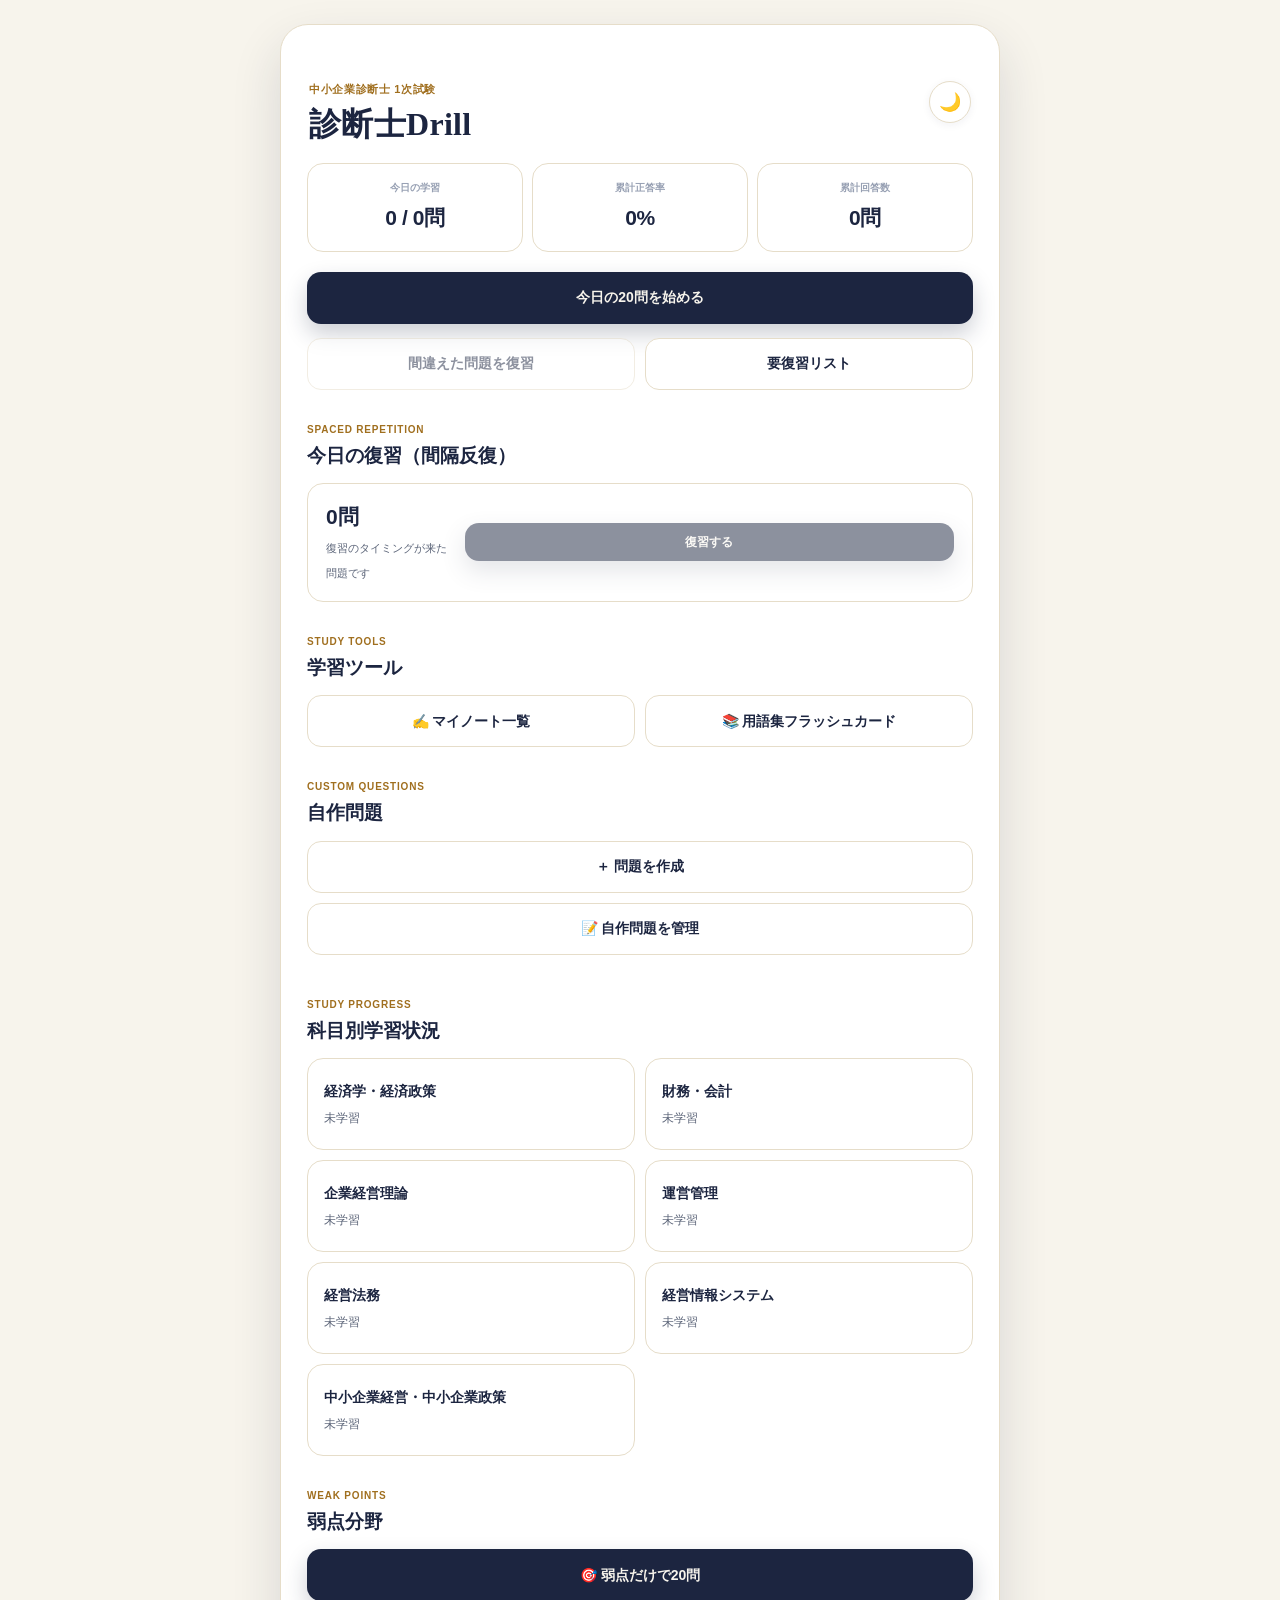
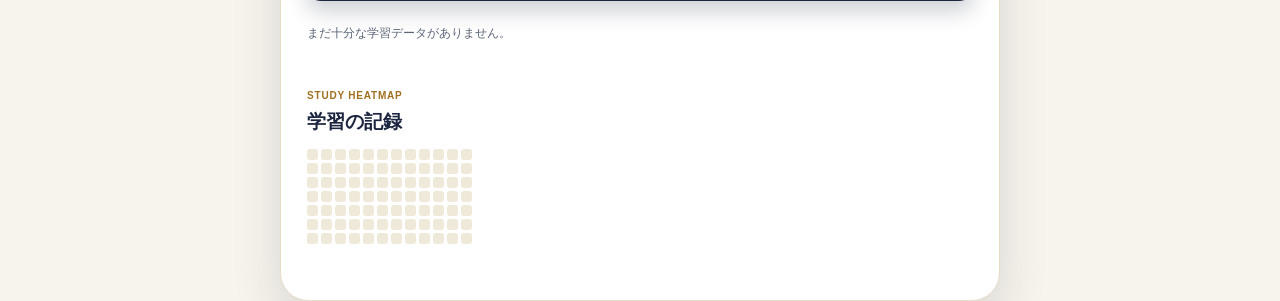
==== commit 1c324156: "Update index.html" ====
--- a/index.html
+++ b/index.html
@@ -111,7 +111,7 @@
       class="btn primary"
       type="button"
     >
-      今日の20問を始める
+      今日の50問を始める
     </button>
 
     <button
--- a/css/style.css
+++ b/css/style.css
@@ -843,6 +843,262 @@
 
 
 /* =========================================================
+   確信度評価
+   ========================================================= */
+
+.confidence-group {
+  margin: 0 0 16px;
+  padding: 14px 16px;
+  border: 1px solid var(--line);
+  border-radius: 16px;
+  background: var(--surface-soft);
+}
+
+.confidence-label {
+  margin: 0 0 10px;
+  color: var(--ink-soft);
+  font-size: 12px;
+  font-weight: 700;
+}
+
+.confidence-buttons {
+  display: grid;
+  grid-template-columns: repeat(3, 1fr);
+  gap: 8px;
+}
+
+.confidence-btn {
+  min-height: 44px;
+  padding: 8px 6px;
+  border: 1.5px solid var(--line);
+  border-radius: 12px;
+  background: var(--surface);
+  color: var(--ink-soft);
+  font-size: 12px;
+  font-weight: 700;
+  cursor: pointer;
+  transition: transform 0.1s ease, border-color 0.15s ease, background 0.15s ease, color 0.15s ease;
+}
+
+.confidence-btn:active {
+  transform: scale(0.96);
+}
+
+.confidence-btn.selected {
+  border-color: var(--accent);
+  background: var(--accent-bg);
+  color: var(--accent-dark);
+}
+
+
+/* =========================================================
+   マイノート（自分の言葉での説明）
+   ========================================================= */
+
+#explain-note {
+  width: 100%;
+  padding: 12px 13px;
+  border: 1px solid var(--line);
+  border-radius: 10px;
+  background: var(--surface-soft);
+  color: var(--ink);
+  outline: none;
+  font-size: 13px;
+  line-height: 1.7;
+  resize: vertical;
+  transition: border-color 0.15s ease, box-shadow 0.15s ease;
+}
+
+#explain-note:focus {
+  border-color: var(--accent);
+  background: var(--surface);
+  box-shadow: 0 0 0 3px var(--accent-bg);
+}
+
+
+/* =========================================================
+   間隔反復カード
+   ========================================================= */
+
+.srs-card {
+  display: flex;
+  align-items: center;
+  justify-content: space-between;
+  gap: 12px;
+  padding: 16px 18px;
+  border: 1px solid var(--line);
+  border-radius: var(--radius);
+  background: var(--surface);
+}
+
+.srs-card-text {
+  min-width: 0;
+}
+
+.srs-due-count {
+  display: block;
+  font-size: 21px;
+  font-weight: 800;
+  font-variant-numeric: tabular-nums;
+}
+
+.srs-card-text small {
+  color: var(--ink-soft);
+  font-size: 11px;
+}
+
+
+/* =========================================================
+   学習ヒートマップ
+   ========================================================= */
+
+.heatmap-scroll {
+  overflow-x: auto;
+  padding-bottom: 4px;
+}
+
+.heatmap-grid {
+  display: grid;
+  grid-template-rows: repeat(7, 11px);
+  grid-auto-flow: column;
+  grid-auto-columns: 11px;
+  gap: 3px;
+  width: max-content;
+}
+
+.heatmap-cell {
+  width: 11px;
+  height: 11px;
+  border-radius: 3px;
+  background: var(--line-soft);
+}
+
+.heatmap-cell.is-empty {
+  background: transparent;
+}
+
+.heatmap-cell.level-1 {
+  background: var(--accent-bg);
+}
+
+.heatmap-cell.level-2 {
+  background: #e3b768;
+}
+
+.heatmap-cell.level-3 {
+  background: #cf9a3f;
+}
+
+.heatmap-cell.level-4 {
+  background: var(--accent-dark);
+}
+
+
+/* =========================================================
+   用語集フラッシュカード
+   ========================================================= */
+
+.flashcard-stage {
+  perspective: 1200px;
+  margin-bottom: 16px;
+}
+
+.flashcard {
+  width: 100%;
+  min-height: 220px;
+  padding: 0;
+  border: 0;
+  background: transparent;
+  cursor: pointer;
+}
+
+.flashcard-inner {
+  position: relative;
+  width: 100%;
+  height: 220px;
+  transition: transform 0.5s cubic-bezier(0.2, 0.7, 0.3, 1);
+  transform-style: preserve-3d;
+}
+
+.flashcard.flipped .flashcard-inner {
+  transform: rotateY(180deg);
+}
+
+.flashcard-face {
+  position: absolute;
+  inset: 0;
+  display: flex;
+  align-items: center;
+  justify-content: center;
+  padding: 26px;
+  border: 1px solid var(--line);
+  border-radius: var(--radius-lg);
+  background: var(--surface);
+  box-shadow: var(--shadow-sm);
+  backface-visibility: hidden;
+  -webkit-backface-visibility: hidden;
+}
+
+.flashcard-face p {
+  margin: 0;
+  text-align: center;
+  line-height: 1.7;
+}
+
+.flashcard-front p {
+  font-family: var(--font-serif);
+  font-size: 22px;
+  font-weight: 700;
+}
+
+.flashcard-back {
+  transform: rotateY(180deg);
+  background: var(--accent-bg);
+  border-color: var(--accent);
+}
+
+.flashcard-back p {
+  font-size: 14px;
+  color: var(--ink);
+}
+
+.flashcard-controls {
+  display: grid;
+  grid-template-columns: 1fr 1fr 1fr;
+  gap: 8px;
+}
+
+.flashcard-controls .btn {
+  margin: 0;
+  padding-left: 8px;
+  padding-right: 8px;
+  font-size: 12px;
+}
+
+
+/* =========================================================
+   バックアップカード
+   ========================================================= */
+
+.backup-card {
+  border-style: solid;
+  border-color: var(--line);
+  background: var(--surface);
+}
+
+.backup-actions {
+  display: flex;
+  flex-direction: column;
+  gap: 6px;
+}
+
+.backup-actions .btn {
+  margin: 0;
+  white-space: nowrap;
+}
+
+
+/* =========================================================
    Explanation
    ========================================================= */
 
@@ -1354,6 +1610,19 @@
   color: var(--accent-dark);
   font-size: 11px;
   font-weight: 700;
+}
+
+.note-preview {
+  display: -webkit-box;
+  -webkit-line-clamp: 2;
+  -webkit-box-orient: vertical;
+  overflow: hidden;
+  margin-top: 6px;
+  padding-top: 8px;
+  border-top: 1px dashed var(--line);
+  color: var(--ink-soft);
+  font-size: 12px;
+  line-height: 1.6;
 }
 
 
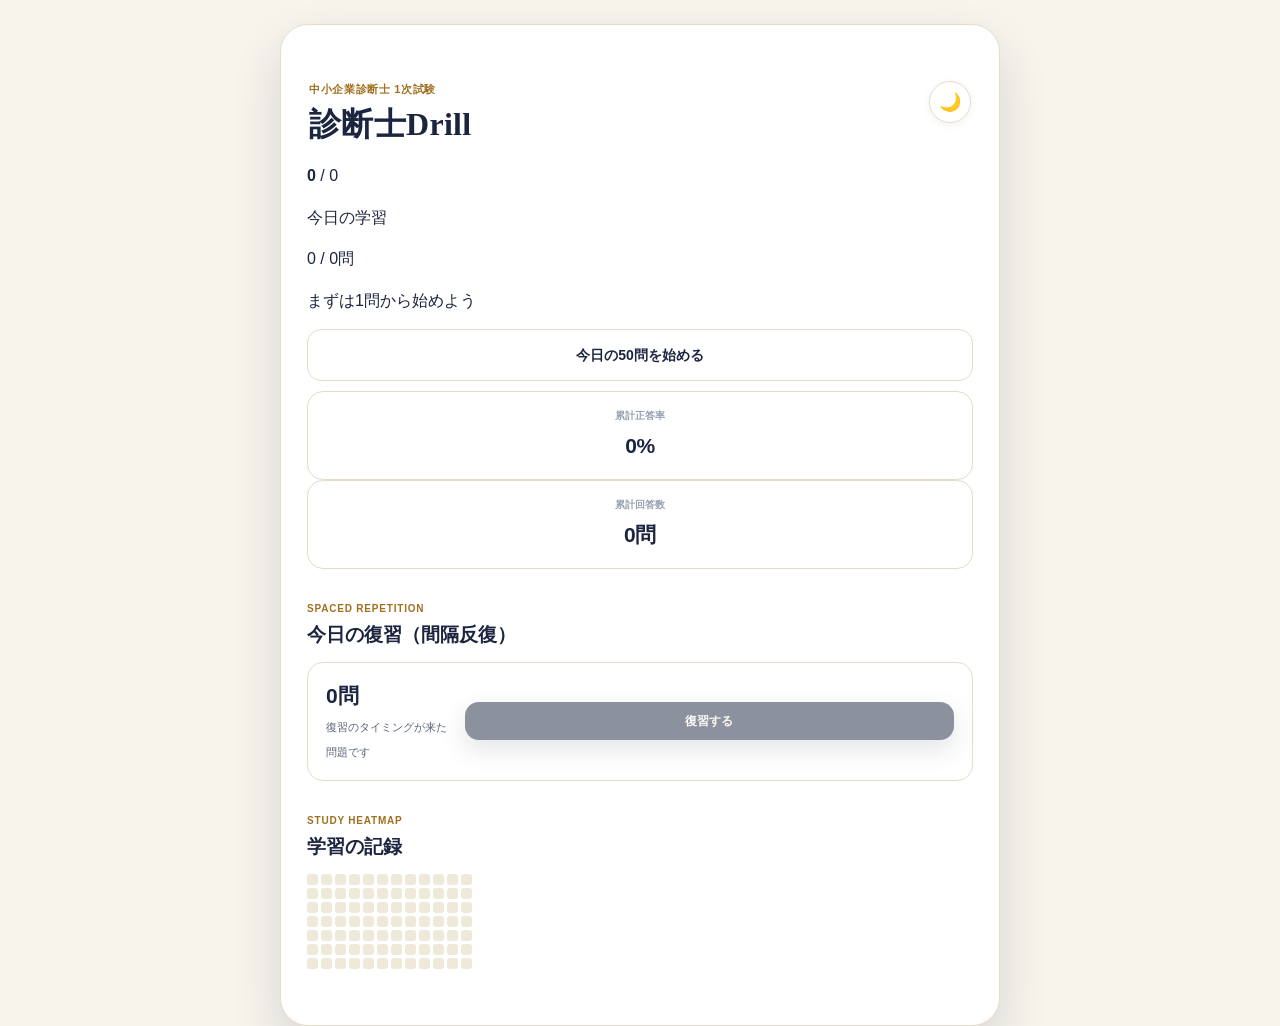
==== commit 253c8e36: "Enhance learning interface with new sections Added today's learning section with buttons for startin" ====
--- a/index.html
+++ b/index.html
@@ -78,16 +78,34 @@
       </div>
     </header>
 
-
-    <!-- 学習状況 -->
-
-    <div class="cards">
-
-      <article class="card">
-        <p class="label">今日の学習</p>
-        <p id="stat-today" class="value">0 / 0問</p>
-      </article>
-
+    <div class="today-hero">
+      <div class="today-hero-top">
+        <div id="today-ring" class="today-ring">
+          <div class="today-ring-inner">
+            <strong id="today-ring-count">0</strong>
+            <span id="today-ring-total">/ 0</span>
+          </div>
+        </div>
+
+        <div class="today-hero-text">
+          <p class="label">今日の学習</p>
+          <p id="stat-today" class="value">0 / 0問</p>
+          <p id="today-hero-sub" class="today-hero-sub">まずは1問から始めよう</p>
+        </div>
+      </div>
+
+      <p id="resume-note" class="note" hidden></p>
+
+      <button id="btn-start-daily" class="btn cta" type="button">
+        今日の50問を始める
+      </button>
+
+      <button id="btn-extra-daily" class="btn ghost" type="button" hidden>
+        追加で20問解く
+      </button>
+    </div>
+
+    <div class="mini-stats">
       <article class="card">
         <p class="label">累計正答率</p>
         <p id="stat-accuracy" class="value">-</p>
@@ -97,60 +115,9 @@
         <p class="label">累計回答数</p>
         <p id="stat-total" class="value">0問</p>
       </article>
-
-    </div>
-
-
-    <p id="resume-note" class="note" hidden></p>
-
-
-    <!-- 今日の学習 -->
-
-    <button
-      id="btn-start-daily"
-      class="btn primary"
-      type="button"
-    >
-      今日の50問を始める
-    </button>
-
-    <button
-      id="btn-extra-daily"
-      class="btn"
-      type="button"
-      hidden
-    >
-      追加で20問解く
-    </button>
-
-
-    <!-- 復習・要復習リスト -->
-
-    <div class="home-action-group">
-
-      <button
-        id="btn-review"
-        class="btn"
-        type="button"
-      >
-        間違えた問題を復習
-      </button>
-
-      <button
-        id="btn-favorites"
-        class="btn"
-        type="button"
-      >
-        要復習リスト
-      </button>
-
-    </div>
-
-
-    <!-- 間隔反復（SRS） -->
+    </div>
 
     <div class="home-section">
-
       <div class="section-heading-row">
         <div>
           <p class="section-kicker">SPACED REPETITION</p>
@@ -164,56 +131,97 @@
           <small>復習のタイミングが来た問題です</small>
         </div>
 
-        <button
-          id="btn-srs-review"
-          class="btn primary small-btn"
-          type="button"
-        >
+        <button id="btn-srs-review" class="btn primary small-btn" type="button">
           復習する
         </button>
       </div>
-
-    </div>
-
-
-    <!-- 学習ツール -->
+    </div>
 
     <div class="home-section">
-
       <div class="section-heading-row">
         <div>
-          <p class="section-kicker">STUDY TOOLS</p>
-          <h2 class="section-title">学習ツール</h2>
+          <p class="section-kicker">STUDY HEATMAP</p>
+          <h2 class="section-title">学習の記録</h2>
         </div>
       </div>
 
-      <div class="home-action-group">
-
-        <button
-          id="btn-notes-list"
-          class="btn"
-          type="button"
-        >
-          ✍️ マイノート一覧
-        </button>
-
-        <button
-          id="btn-flashcards"
-          class="btn"
-          type="button"
-        >
-          📚 用語集フラッシュカード
-        </button>
-
+      <div class="heatmap-scroll">
+        <div id="study-heatmap" class="heatmap-grid"></div>
       </div>
-
-    </div>
-
-
-    <!-- 自作問題 -->
+    </div>
+
+  </section>
+
+
+  <!-- =========================
+       SUBJECTS (TAB)
+       ========================= -->
+
+  <section id="screen-subjects" class="screen" hidden>
+
+    <div class="page-heading tab-heading">
+      <p class="section-kicker">STUDY PROGRESS</p>
+      <h2>科目</h2>
+      <p>科目をタップすると分野別に演習できます。</p>
+    </div>
+
+    <div id="subject-stats" class="subject-stat-cards"></div>
 
     <div class="home-section">
-
+      <div class="section-heading-row">
+        <div>
+          <p class="section-kicker">WEAK POINTS</p>
+          <h2 class="section-title">弱点分野</h2>
+        </div>
+      </div>
+
+      <button id="btn-weak-drill" class="btn primary" type="button">
+        🎯 弱点だけで20問
+      </button>
+
+      <div id="weak-category-list" class="weak-category-list"></div>
+    </div>
+
+  </section>
+
+
+  <!-- =========================
+       STUDY TOOLS (TAB)
+       ========================= -->
+
+  <section id="screen-study" class="screen" hidden>
+
+    <div class="page-heading tab-heading">
+      <p class="section-kicker">REVIEW &amp; TOOLS</p>
+      <h2>復習・学習ツール</h2>
+      <p>間違えた問題や要復習の問題を、目的別に解き直せます。</p>
+    </div>
+
+    <div class="tile-grid">
+
+      <button id="btn-review" class="tile" type="button">
+        <span class="tile-icon">❌</span>
+        <span class="tile-label">間違えた問題を復習</span>
+      </button>
+
+      <button id="btn-favorites" class="tile" type="button">
+        <span class="tile-icon">🚩</span>
+        <span class="tile-label">要復習リスト</span>
+      </button>
+
+      <button id="btn-notes-list" class="tile" type="button">
+        <span class="tile-icon">✍️</span>
+        <span class="tile-label">マイノート一覧</span>
+      </button>
+
+      <button id="btn-flashcards" class="tile" type="button">
+        <span class="tile-icon">📚</span>
+        <span class="tile-label">用語集フラッシュカード</span>
+      </button>
+
+    </div>
+
+    <div class="home-section">
       <div class="section-heading-row">
         <div>
           <p class="section-kicker">CUSTOM QUESTIONS</p>
@@ -221,87 +229,112 @@
         </div>
       </div>
 
-      <button
-        id="btn-create-question"
-        class="btn"
-        type="button"
-      >
+      <button id="btn-create-question" class="btn" type="button">
         ＋ 問題を作成
       </button>
 
-      <button
-        id="btn-manage-questions"
-        class="btn"
-        type="button"
-      >
-        📝 自作問題を管理
-      </button>
-
-    </div>
-
-
-    <!-- 科目別 -->
-
-    <div class="home-section">
-
-      <div class="section-heading-row">
-        <div>
-          <p class="section-kicker">STUDY PROGRESS</p>
-          <h2 class="section-title">科目別学習状況</h2>
-        </div>
-      </div>
-
-      <div
-        id="subject-stats"
-        class="subject-stat-cards"
-      ></div>
-
-    </div>
-
-
-    <!-- 弱点分野 -->
-
-    <div class="home-section">
-
-      <div class="section-heading-row">
-        <div>
-          <p class="section-kicker">WEAK POINTS</p>
-          <h2 class="section-title">弱点分野</h2>
-        </div>
-      </div>
-
-      <button
-        id="btn-weak-drill"
-        class="btn primary"
-        type="button"
-      >
-        🎯 弱点だけで20問
-      </button>
-
-      <div
-        id="weak-category-list"
-        class="weak-category-list"
-      ></div>
-
-    </div>
-
-
-    <!-- 学習の記録（ヒートマップ） -->
-
-    <div class="home-section">
-
-      <div class="section-heading-row">
-        <div>
-          <p class="section-kicker">STUDY HEATMAP</p>
-          <h2 class="section-title">学習の記録</h2>
-        </div>
-      </div>
-
-      <div class="heatmap-scroll">
-        <div id="study-heatmap" class="heatmap-grid"></div>
-      </div>
-
-    </div>
+      <button id="btn-manage-questions" class="btn" type="button">
+        📝 自作問題の管理・バックアップ
+      </button>
+    </div>
+
+  </section>
+
+
+  <!-- =========================
+       MATERIALS (TAB)
+       ========================= -->
+
+  <section id="screen-materials" class="screen" hidden>
+
+    <div class="page-heading tab-heading">
+      <p class="section-kicker">LIBRARY</p>
+      <h2>教材ライブラリ</h2>
+      <p>AIで作った解説画像やテキスト教材を保存。関連する問題の解説画面からも開けます。</p>
+    </div>
+
+    <button id="btn-materials-add" class="btn primary" type="button">
+      ＋ 教材を追加
+    </button>
+
+    <p id="materials-empty" class="note">
+      教材はまだありません。「教材を追加」から、解説画像やテキストを登録できます。
+    </p>
+
+    <div id="materials-list" class="materials-list"></div>
+
+  </section>
+
+
+  <section id="screen-material-view" class="screen" hidden>
+
+    <div class="quiz-top">
+      <button id="btn-material-view-back" class="text-btn" type="button">戻る</button>
+      <p class="progress">教材</p>
+      <button id="btn-material-edit" class="text-btn" type="button">編集</button>
+    </div>
+
+    <div class="page-heading">
+      <p id="material-view-meta" class="section-kicker"></p>
+      <h2 id="material-view-title"></h2>
+    </div>
+
+    <div id="material-view-images" class="material-image-list"></div>
+
+    <div id="material-view-body" class="material-body"></div>
+
+    <button id="btn-material-quiz" class="btn primary" type="button">
+      この教材に関連する問題を解く
+    </button>
+
+  </section>
+
+
+  <section id="screen-material-edit" class="screen" hidden>
+
+    <div class="quiz-top">
+      <button id="btn-material-edit-back" class="text-btn" type="button">戻る</button>
+      <p class="progress">教材</p>
+      <span></span>
+    </div>
+
+    <div class="page-heading">
+      <p class="section-kicker">MATERIAL</p>
+      <h2 id="material-edit-heading">新しい教材</h2>
+    </div>
+
+    <div class="form-group">
+      <label for="material-title">タイトル</label>
+      <input id="material-title" type="text" placeholder="例：生産計画の全体像（AI解説）">
+    </div>
+
+    <div class="form-group">
+      <label for="material-subject">科目</label>
+      <select id="material-subject"></select>
+    </div>
+
+    <div class="form-group">
+      <label for="material-category">分野（空欄＝科目全体）</label>
+      <input id="material-category" type="text" placeholder="例：生産計画、店舗管理（「、」区切りで複数可）">
+    </div>
+
+    <div class="form-group">
+      <label>解説画像</label>
+      <button id="btn-material-add-image" class="btn" type="button">＋ 画像を追加</button>
+      <input id="material-image-input" type="file" accept="image/*" multiple hidden>
+      <div id="material-image-previews" class="material-previews"></div>
+    </div>
+
+    <div class="form-group">
+      <label for="material-body">テキスト（## 見出し、- 箇条書き、**強調** が使えます）</label>
+      <textarea id="material-body" rows="10" placeholder="学習内容をテキストでまとめます"></textarea>
+    </div>
+
+    <button id="btn-material-save" class="btn primary" type="button">教材を保存</button>
+
+    <button id="btn-material-delete" class="btn danger" type="button" hidden>
+      この教材を削除
+    </button>
 
   </section>
 
@@ -798,6 +831,16 @@
     </div>
 
 
+    <div
+      id="related-materials-section"
+      class="explain-section"
+      hidden
+    >
+      <h3 class="explain-title">📘 関連教材（解説画像・テキスト）</h3>
+      <div id="related-materials" class="material-chips"></div>
+    </div>
+
+
     <button
       id="btn-favorite-explain"
       class="review-toggle"
@@ -1266,6 +1309,38 @@
 
 
 <!-- トースト通知 -->
+<!-- ライトボックス -->
+<div id="lightbox" class="lightbox" hidden>
+  <img id="lightbox-img" alt="">
+</div>
+
+<!-- ボトムタブ -->
+<nav id="tabbar" class="tabbar" aria-label="メインメニュー" hidden>
+  <div class="tabbar-inner">
+
+    <button class="tab" data-tab="home" type="button">
+      <svg viewBox="0 0 24 24" aria-hidden="true"><path d="M3 11l9-8 9 8v10a1 1 0 0 1-1 1h-5v-7H9v7H4a1 1 0 0 1-1-1z"/></svg>
+      <span class="tab-label">ホーム</span>
+    </button>
+
+    <button class="tab" data-tab="subjects" type="button">
+      <svg viewBox="0 0 24 24" aria-hidden="true"><path d="M4 20V10M10 20V4M16 20v-7M22 20H2"/></svg>
+      <span class="tab-label">科目</span>
+    </button>
+
+    <button class="tab" data-tab="study" type="button">
+      <svg viewBox="0 0 24 24" aria-hidden="true"><path d="M17 2l4 4-4 4M3 11V9a3 3 0 0 1 3-3h15M7 22l-4-4 4-4M21 13v2a3 3 0 0 1-3 3H3"/></svg>
+      <span class="tab-label">復習</span>
+    </button>
+
+    <button class="tab" data-tab="materials" type="button">
+      <svg viewBox="0 0 24 24" aria-hidden="true"><path d="M4 4.5A2.5 2.5 0 0 1 6.5 2H20v17H6.5A2.5 2.5 0 0 0 4 21.5z"/><path d="M20 19v3H6.5A2.5 2.5 0 0 1 4 19.5"/></svg>
+      <span class="tab-label">教材</span>
+    </button>
+
+  </div>
+</nav>
+
 <div id="toast-container" class="toast-container" aria-live="polite"></div>
 
 <!-- 確認ダイアログ -->
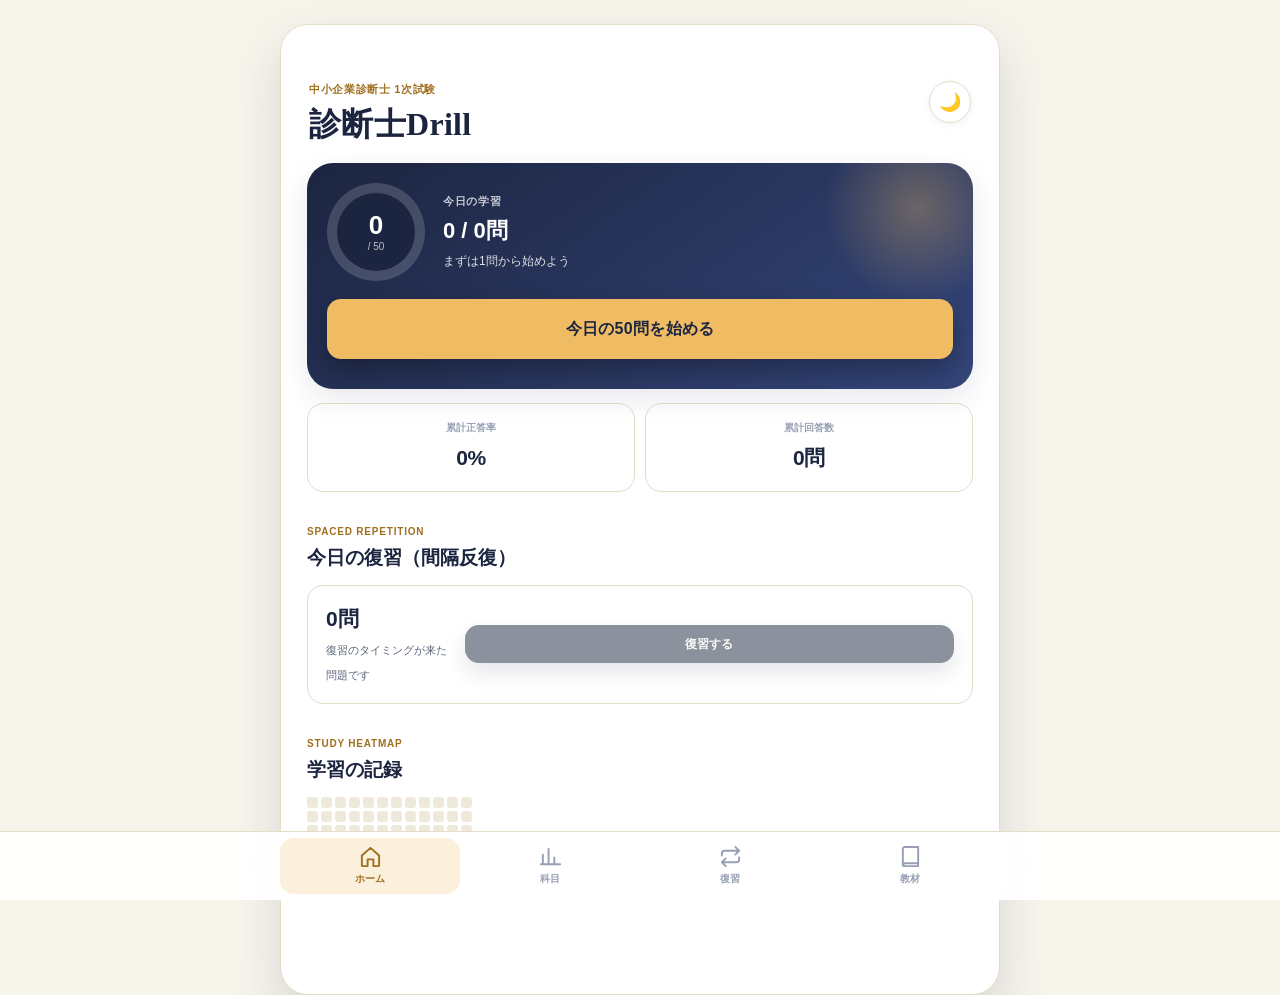
==== commit 83a05245: "Update index.html" ====
--- a/index.html
+++ b/index.html
@@ -619,6 +619,30 @@
        QUIZ
        ========================= -->
 
+  <section id="screen-daily-preview" class="screen" hidden>
+
+    <div class="quiz-top">
+      <button id="btn-preview-back" class="text-btn" type="button">ホーム</button>
+      <p class="progress">出題一覧</p>
+      <span></span>
+    </div>
+
+    <div class="page-heading">
+      <p class="section-kicker">TODAY'S SET</p>
+      <h2 id="preview-title">今日の問題</h2>
+      <p id="preview-summary"></p>
+    </div>
+
+    <div id="preview-list" class="preview-list"></div>
+
+    <div class="sticky-actions">
+      <button id="btn-preview-start" class="btn primary" type="button">この内容で開始</button>
+      <button id="btn-preview-reroll" class="btn" type="button">🔀 出題を選び直す</button>
+    </div>
+
+  </section>
+
+
   <section
     id="screen-quiz"
     class="screen"
@@ -665,6 +689,8 @@
         class="meta"
       ></p>
 
+      <p id="quiz-confidence" class="quiz-confidence"></p>
+
       <h2
         id="quiz-question"
         class="question"
@@ -708,33 +734,25 @@
 
     <div id="confidence-group" class="confidence-group">
       <p class="confidence-label">
-        この問題への自信は？（復習間隔に反映されます）
+        この問題への自信は？（正解→普通／不正解→理解不足に自動設定。タップで変更できます）
       </p>
 
       <div class="confidence-buttons">
 
-        <button
-          type="button"
-          class="confidence-btn"
-          data-level="guess"
-        >
-          🎲 勘
+        <button type="button" class="confidence-btn" data-level="confident">
+          <span class="cb-icon">💪</span><span>自信あり</span>
         </button>
 
-        <button
-          type="button"
-          class="confidence-btn"
-          data-level="normal"
-        >
-          🤔 普通
+        <button type="button" class="confidence-btn" data-level="normal">
+          <span class="cb-icon">🙂</span><span>普通</span>
         </button>
 
-        <button
-          type="button"
-          class="confidence-btn"
-          data-level="confident"
-        >
-          💪 自信あり
+        <button type="button" class="confidence-btn" data-level="review">
+          <span class="cb-icon">🔁</span><span>要復習</span>
+        </button>
+
+        <button type="button" class="confidence-btn" data-level="weak">
+          <span class="cb-icon">😣</span><span>理解不足</span>
         </button>
 
       </div>
@@ -752,6 +770,14 @@
         class="explanation"
       ></p>
 
+    </div>
+
+
+    <div id="question-images-section" class="explain-section">
+      <h3 class="explain-title">🖼 解説画像（AI解説・テキスト画像）</h3>
+      <div id="question-images" class="qimg-list"></div>
+      <button id="btn-qimg-add" class="btn" type="button">＋ 画像を追加（この問題に保存）</button>
+      <input id="qimg-input" type="file" accept="image/*" multiple hidden>
     </div>
 
 
--- a/css/style.css
+++ b/css/style.css
@@ -1889,3 +1889,537 @@
     transition-duration: 0.01ms !important;
   }
 }
+
+
+/* =========================================================
+   v3: ヒーロー型ホーム / ボトムタブ / 教材 / 演出
+   ========================================================= */
+
+:root {
+  --hero-from: #1c2540;
+  --hero-to: #34457a;
+  --tabbar-bg: rgba(255, 255, 255, 0.94);
+}
+
+[data-theme="dark"] {
+  --hero-from: #262d52;
+  --hero-to: #3a4680;
+  --tabbar-bg: rgba(28, 31, 43, 0.94);
+}
+
+/* ---- Today hero ---- */
+
+.today-hero {
+  position: relative;
+  overflow: hidden;
+  margin-bottom: 14px;
+  padding: 20px;
+  border-radius: 26px;
+  background: linear-gradient(145deg, var(--hero-from), var(--hero-to));
+  color: #fff;
+  box-shadow: var(--shadow);
+}
+
+.today-hero::after {
+  content: "";
+  position: absolute;
+  top: -50px;
+  right: -40px;
+  width: 190px;
+  height: 190px;
+  border-radius: 50%;
+  background: radial-gradient(circle, rgba(240, 188, 99, 0.32), transparent 70%);
+  pointer-events: none;
+}
+
+.today-hero-top {
+  position: relative;
+  z-index: 1;
+  display: flex;
+  align-items: center;
+  gap: 18px;
+  margin-bottom: 18px;
+}
+
+.today-ring {
+  --pct: 0;
+  flex: 0 0 auto;
+  display: flex;
+  align-items: center;
+  justify-content: center;
+  width: 98px;
+  height: 98px;
+  border-radius: 50%;
+  background: conic-gradient(#f0bc63 calc(var(--pct) * 1%), rgba(255, 255, 255, 0.16) 0);
+  transition: background 0.6s ease;
+}
+
+.today-ring-inner {
+  display: flex;
+  flex-direction: column;
+  align-items: center;
+  justify-content: center;
+  width: 78px;
+  height: 78px;
+  border-radius: 50%;
+  background: var(--hero-from);
+  line-height: 1.15;
+}
+
+.today-ring-inner strong {
+  font-size: 26px;
+  font-weight: 800;
+  font-variant-numeric: tabular-nums;
+}
+
+.today-ring-inner span {
+  font-size: 10px;
+  opacity: 0.7;
+}
+
+.today-hero .label {
+  margin: 0 0 2px;
+  font-size: 11px;
+  font-weight: 700;
+  letter-spacing: 0.06em;
+  opacity: 0.75;
+}
+
+.today-hero .value {
+  margin: 0;
+  font-size: 22px;
+  font-weight: 800;
+  font-variant-numeric: tabular-nums;
+}
+
+.today-hero-sub {
+  margin: 4px 0 0;
+  font-size: 12px;
+  opacity: 0.85;
+}
+
+.today-hero .note {
+  position: relative;
+  z-index: 1;
+  margin: 0 0 12px;
+  color: rgba(255, 255, 255, 0.82);
+}
+
+.btn.cta {
+  position: relative;
+  z-index: 1;
+  min-height: 60px;
+  border-color: transparent;
+  background: #f0bc63;
+  color: #1c2540;
+  font-size: 16px;
+  font-weight: 800;
+  letter-spacing: 0.02em;
+  box-shadow: 0 12px 26px rgba(0, 0, 0, 0.28);
+}
+
+.btn.cta:hover {
+  background: #f5c978;
+  transform: translateY(-1px);
+}
+
+.btn.cta:disabled {
+  background: rgba(255, 255, 255, 0.2);
+  color: rgba(255, 255, 255, 0.7);
+  box-shadow: none;
+}
+
+.btn.ghost {
+  position: relative;
+  z-index: 1;
+  margin-bottom: 0;
+  border-color: rgba(255, 255, 255, 0.28);
+  background: rgba(255, 255, 255, 0.12);
+  color: #fff;
+}
+
+.btn.ghost:hover {
+  background: rgba(255, 255, 255, 0.2);
+  border-color: rgba(255, 255, 255, 0.4);
+}
+
+.mini-stats {
+  display: grid;
+  grid-template-columns: 1fr 1fr;
+  gap: 10px;
+}
+
+.tab-heading {
+  margin-top: 22px;
+}
+
+/* ---- Subject cards: progress bar ---- */
+
+.subject-card-bar {
+  display: block;
+  height: 6px;
+  margin-top: 12px;
+  border-radius: 999px;
+  background: var(--line-soft);
+  overflow: hidden;
+}
+
+.subject-card-bar i {
+  display: block;
+  height: 100%;
+  min-width: 2px;
+  border-radius: 999px;
+  background: var(--accent);
+  transition: width 0.6s ease;
+}
+
+.subject-card-bar[data-i="0"] i { background: #2d4a8a; }
+.subject-card-bar[data-i="1"] i { background: #2f7d5c; }
+.subject-card-bar[data-i="2"] i { background: #c98a2b; }
+.subject-card-bar[data-i="3"] i { background: #b23a3a; }
+.subject-card-bar[data-i="4"] i { background: #7a4fa3; }
+.subject-card-bar[data-i="5"] i { background: #1f8a99; }
+.subject-card-bar[data-i="6"] i { background: #8a6a3c; }
+
+/* ---- Tiles ---- */
+
+.tile-grid {
+  display: grid;
+  grid-template-columns: 1fr 1fr;
+  gap: 10px;
+}
+
+.tile {
+  display: flex;
+  flex-direction: column;
+  align-items: flex-start;
+  gap: 12px;
+  min-height: 104px;
+  padding: 16px;
+  border: 1px solid var(--line);
+  border-radius: 20px;
+  background: var(--surface);
+  color: var(--ink);
+  text-align: left;
+  cursor: pointer;
+  transition: transform 0.15s ease, border-color 0.15s ease, box-shadow 0.15s ease;
+}
+
+.tile:hover {
+  border-color: var(--accent);
+  box-shadow: var(--shadow-sm);
+}
+
+.tile:active {
+  transform: scale(0.97);
+}
+
+.tile:disabled {
+  opacity: 0.45;
+  cursor: not-allowed;
+  box-shadow: none;
+}
+
+.tile-icon {
+  font-size: 24px;
+  line-height: 1;
+}
+
+.tile-label {
+  font-size: 13px;
+  font-weight: 800;
+  line-height: 1.4;
+}
+
+/* ---- Bottom tab bar ---- */
+
+.tabbar {
+  position: fixed;
+  left: 0;
+  right: 0;
+  bottom: 0;
+  z-index: 40;
+  padding: 6px 10px calc(6px + env(safe-area-inset-bottom));
+  border-top: 1px solid var(--line);
+  background: var(--tabbar-bg);
+  -webkit-backdrop-filter: blur(14px);
+  backdrop-filter: blur(14px);
+}
+
+.tabbar-inner {
+  display: grid;
+  grid-template-columns: repeat(4, 1fr);
+  max-width: var(--max-width);
+  margin: 0 auto;
+}
+
+.tab {
+  display: flex;
+  flex-direction: column;
+  align-items: center;
+  gap: 3px;
+  padding: 7px 4px;
+  border: 0;
+  border-radius: 14px;
+  background: transparent;
+  color: var(--ink-faint);
+  font-size: 10px;
+  font-weight: 800;
+  cursor: pointer;
+  transition: color 0.15s ease, background 0.15s ease, transform 0.1s ease;
+}
+
+.tab svg {
+  width: 23px;
+  height: 23px;
+  fill: none;
+  stroke: currentColor;
+  stroke-width: 2;
+  stroke-linecap: round;
+  stroke-linejoin: round;
+}
+
+.tab:active {
+  transform: scale(0.92);
+}
+
+.tab.active {
+  background: var(--accent-bg);
+  color: var(--accent-dark);
+}
+
+body.has-tabbar .app {
+  padding-bottom: calc(98px + env(safe-area-inset-bottom));
+}
+
+body.has-tabbar .toast-container {
+  bottom: calc(92px + env(safe-area-inset-bottom));
+}
+
+/* ---- Materials ---- */
+
+.materials-list {
+  display: flex;
+  flex-direction: column;
+  gap: 18px;
+  margin-top: 8px;
+}
+
+.material-group-title {
+  margin: 0 0 8px;
+  color: var(--accent-dark);
+  font-size: 12px;
+  font-weight: 800;
+  letter-spacing: 0.04em;
+}
+
+.material-item {
+  display: block;
+  width: 100%;
+  margin-bottom: 8px;
+  padding: 15px 16px;
+  border: 1px solid var(--line);
+  border-radius: 14px;
+  background: var(--surface);
+  color: var(--ink);
+  text-align: left;
+  cursor: pointer;
+  transition: border-color 0.15s ease, transform 0.1s ease;
+}
+
+.material-item:hover {
+  border-color: var(--accent);
+}
+
+.material-item:active {
+  transform: scale(0.985);
+}
+
+.material-item-title {
+  display: block;
+  margin-bottom: 3px;
+  font-size: 14px;
+  font-weight: 800;
+}
+
+.material-item-meta {
+  color: var(--ink-soft);
+  font-size: 11px;
+}
+
+.material-chips {
+  display: flex;
+  flex-direction: column;
+  gap: 8px;
+}
+
+.material-chip {
+  display: flex;
+  align-items: center;
+  justify-content: space-between;
+  gap: 10px;
+  width: 100%;
+  padding: 12px 14px;
+  border: 1.5px solid var(--accent);
+  border-radius: 12px;
+  background: var(--accent-bg);
+  color: var(--ink);
+  text-align: left;
+  cursor: pointer;
+}
+
+.material-chip-title {
+  font-size: 13px;
+  font-weight: 800;
+}
+
+.material-chip-meta {
+  flex: 0 0 auto;
+  color: var(--accent-dark);
+  font-size: 11px;
+  font-weight: 700;
+}
+
+.material-image-list {
+  display: flex;
+  flex-direction: column;
+  gap: 12px;
+  margin-bottom: 16px;
+}
+
+.material-image {
+  display: block;
+  width: 100%;
+  height: auto;
+  border: 1px solid var(--line);
+  border-radius: 14px;
+  background: #fff;
+  cursor: zoom-in;
+}
+
+.material-body {
+  margin-bottom: 18px;
+  padding: 18px;
+  border: 1px solid var(--line);
+  border-radius: 16px;
+  background: var(--surface);
+  font-size: 14px;
+  line-height: 1.85;
+}
+
+.material-body:empty {
+  display: none;
+}
+
+.material-body h4 {
+  margin: 18px 0 6px;
+  padding-left: 10px;
+  border-left: 3px solid var(--accent);
+  font-family: var(--font-serif);
+  font-size: 16px;
+}
+
+.material-body h4:first-child {
+  margin-top: 0;
+}
+
+.material-body p {
+  margin: 0 0 10px;
+}
+
+.material-body ul {
+  margin: 0 0 10px;
+  padding-left: 20px;
+}
+
+.material-body strong {
+  background: linear-gradient(transparent 62%, var(--accent-bg) 62%);
+}
+
+.material-previews {
+  display: grid;
+  grid-template-columns: repeat(3, 1fr);
+  gap: 8px;
+  margin-top: 10px;
+}
+
+.material-previews:empty {
+  display: none;
+}
+
+.material-preview {
+  position: relative;
+  aspect-ratio: 1;
+  border: 1px solid var(--line);
+  border-radius: 10px;
+  overflow: hidden;
+  background: var(--surface-soft);
+}
+
+.material-preview img {
+  width: 100%;
+  height: 100%;
+  object-fit: cover;
+}
+
+.material-preview-remove {
+  position: absolute;
+  top: 4px;
+  right: 4px;
+  width: 24px;
+  height: 24px;
+  padding: 0;
+  border: 0;
+  border-radius: 50%;
+  background: rgba(20, 22, 31, 0.72);
+  color: #fff;
+  font-size: 15px;
+  line-height: 1;
+  cursor: pointer;
+}
+
+.lightbox {
+  position: fixed;
+  inset: 0;
+  z-index: 80;
+  display: flex;
+  align-items: center;
+  justify-content: center;
+  padding: 12px;
+  background: rgba(10, 12, 20, 0.92);
+  cursor: zoom-out;
+}
+
+.lightbox img {
+  max-width: 100%;
+  max-height: 100%;
+  object-fit: contain;
+  border-radius: 8px;
+}
+
+/* ---- Confetti ---- */
+
+.confetti-layer {
+  position: fixed;
+  inset: 0;
+  z-index: 90;
+  overflow: hidden;
+  pointer-events: none;
+}
+
+.confetti-layer i {
+  position: absolute;
+  top: -14px;
+  width: 9px;
+  height: 14px;
+  border-radius: 2px;
+  opacity: 0;
+  animation-name: confetti-fall;
+  animation-timing-function: ease-in;
+  animation-fill-mode: forwards;
+}
+
+@keyframes confetti-fall {
+  0%   { opacity: 1; transform: translate3d(0, 0, 0) rotate(0deg); }
+  100% { opacity: 0.9; transform: translate3d(var(--dx), 105vh, 0) rotate(720deg); }
+}
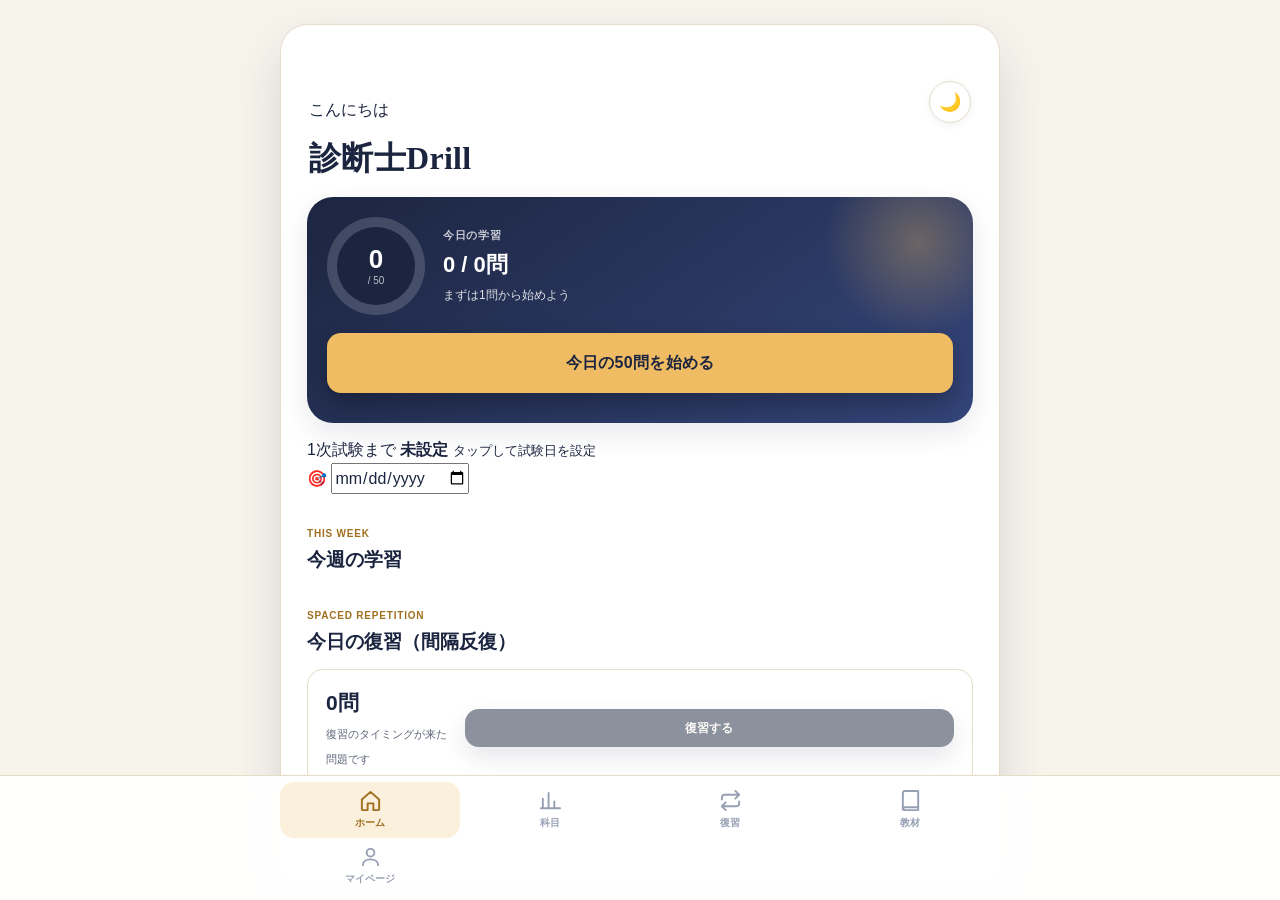
==== commit ef1315d1: "Update index.html" ====
--- a/index.html
+++ b/index.html
@@ -57,7 +57,7 @@
     <header class="header">
       <div class="header-top">
         <div class="header-titles">
-          <p class="eyebrow">中小企業診断士 1次試験</p>
+          <p id="greeting" class="greeting">こんにちは</p>
           <h1>診断士Drill</h1>
         </div>
 
@@ -105,16 +105,30 @@
       </button>
     </div>
 
-    <div class="mini-stats">
-      <article class="card">
-        <p class="label">累計正答率</p>
-        <p id="stat-accuracy" class="value">-</p>
-      </article>
-
-      <article class="card">
-        <p class="label">累計回答数</p>
-        <p id="stat-total" class="value">0問</p>
-      </article>
+    <div class="exam-card">
+      <div class="exam-card-main">
+        <span class="exam-label">1次試験まで</span>
+        <strong id="exam-days" class="exam-days">未設定</strong>
+        <small id="exam-sub" class="exam-sub">タップして試験日を設定</small>
+      </div>
+      <span class="exam-icon" aria-hidden="true">🎯</span>
+      <input
+        id="exam-date-input"
+        class="exam-date-input"
+        type="date"
+        aria-label="試験日を設定"
+      >
+    </div>
+
+    <div class="home-section">
+      <div class="section-heading-row">
+        <div>
+          <p class="section-kicker">THIS WEEK</p>
+          <h2 class="section-title">今週の学習</h2>
+        </div>
+      </div>
+
+      <div id="week-strip" class="week-strip"></div>
     </div>
 
     <div class="home-section">
@@ -137,6 +151,133 @@
       </div>
     </div>
 
+  </section>
+
+
+  <!-- =========================
+       SUBJECTS (TAB)
+       ========================= -->
+
+  <section id="screen-subjects" class="screen" hidden>
+
+    <div class="page-heading tab-heading">
+      <p class="section-kicker">STUDY PROGRESS</p>
+      <h2>科目</h2>
+      <p>科目をタップすると分野別に演習できます。</p>
+    </div>
+
+    <div id="subject-stats" class="subject-stat-cards"></div>
+
+    <div class="home-section">
+      <div class="section-heading-row">
+        <div>
+          <p class="section-kicker">WEAK POINTS</p>
+          <h2 class="section-title">弱点分野</h2>
+        </div>
+      </div>
+
+      <button id="btn-weak-drill" class="btn primary" type="button">
+        🎯 弱点だけで20問
+      </button>
+
+      <div id="weak-category-list" class="weak-category-list"></div>
+    </div>
+
+  </section>
+
+
+  <!-- =========================
+       STUDY TOOLS (TAB)
+       ========================= -->
+
+  <section id="screen-study" class="screen" hidden>
+
+    <div class="page-heading tab-heading">
+      <p class="section-kicker">REVIEW</p>
+      <h2>復習</h2>
+      <p>自信度ごとの状況を見て、苦手なところから解き直せます。</p>
+    </div>
+
+    <div class="home-section first">
+      <div class="section-heading-row">
+        <div>
+          <p class="section-kicker">CONFIDENCE</p>
+          <h2 class="section-title">自信度別の集計</h2>
+        </div>
+      </div>
+
+      <div id="conf-summary" class="conf-summary"></div>
+    </div>
+
+    <div class="home-section">
+      <div class="section-heading-row">
+        <div>
+          <p class="section-kicker">TOOLS</p>
+          <h2 class="section-title">復習ツール</h2>
+        </div>
+      </div>
+
+      <div class="tile-grid">
+
+        <button id="btn-review" class="tile" type="button">
+          <span class="tile-icon">❌</span>
+          <span class="tile-label">間違えた問題を復習</span>
+        </button>
+
+        <button id="btn-favorites" class="tile" type="button">
+          <span class="tile-icon">🚩</span>
+          <span class="tile-label">要復習リスト</span>
+        </button>
+
+        <button id="btn-notes-list" class="tile" type="button">
+          <span class="tile-icon">✍️</span>
+          <span class="tile-label">マイノート一覧</span>
+        </button>
+
+        <button id="btn-flashcards" class="tile" type="button">
+          <span class="tile-icon">📚</span>
+          <span class="tile-label">用語集フラッシュカード</span>
+        </button>
+
+      </div>
+    </div>
+
+  </section>
+
+
+  <!-- =========================
+       MY PAGE (TAB)
+       ========================= -->
+
+  <section id="screen-mypage" class="screen" hidden>
+
+    <div class="page-heading tab-heading">
+      <p class="section-kicker">MY PAGE</p>
+      <h2>マイページ</h2>
+      <p>学習の記録と、自作問題・バックアップの管理。</p>
+    </div>
+
+    <div class="mini-stats">
+      <article class="card">
+        <p class="label">累計正答率</p>
+        <p id="stat-accuracy" class="value">-</p>
+      </article>
+
+      <article class="card">
+        <p class="label">累計回答数</p>
+        <p id="stat-total" class="value">0問</p>
+      </article>
+    </div>
+
+    <div class="milestone-card">
+      <div class="milestone-head">
+        <span>次の目標</span>
+        <strong id="milestone-target">100問</strong>
+      </div>
+      <div class="milestone-bar"><i id="milestone-bar-fill"></i></div>
+      <small id="milestone-text" class="milestone-text"></small>
+    </div>
+
     <div class="home-section">
       <div class="section-heading-row">
         <div>
@@ -150,82 +291,11 @@
       </div>
     </div>
 
-  </section>
-
-
-  <!-- =========================
-       SUBJECTS (TAB)
-       ========================= -->
-
-  <section id="screen-subjects" class="screen" hidden>
-
-    <div class="page-heading tab-heading">
-      <p class="section-kicker">STUDY PROGRESS</p>
-      <h2>科目</h2>
-      <p>科目をタップすると分野別に演習できます。</p>
-    </div>
-
-    <div id="subject-stats" class="subject-stat-cards"></div>
-
-    <div class="home-section">
-      <div class="section-heading-row">
-        <div>
-          <p class="section-kicker">WEAK POINTS</p>
-          <h2 class="section-title">弱点分野</h2>
-        </div>
-      </div>
-
-      <button id="btn-weak-drill" class="btn primary" type="button">
-        🎯 弱点だけで20問
-      </button>
-
-      <div id="weak-category-list" class="weak-category-list"></div>
-    </div>
-
-  </section>
-
-
-  <!-- =========================
-       STUDY TOOLS (TAB)
-       ========================= -->
-
-  <section id="screen-study" class="screen" hidden>
-
-    <div class="page-heading tab-heading">
-      <p class="section-kicker">REVIEW &amp; TOOLS</p>
-      <h2>復習・学習ツール</h2>
-      <p>間違えた問題や要復習の問題を、目的別に解き直せます。</p>
-    </div>
-
-    <div class="tile-grid">
-
-      <button id="btn-review" class="tile" type="button">
-        <span class="tile-icon">❌</span>
-        <span class="tile-label">間違えた問題を復習</span>
-      </button>
-
-      <button id="btn-favorites" class="tile" type="button">
-        <span class="tile-icon">🚩</span>
-        <span class="tile-label">要復習リスト</span>
-      </button>
-
-      <button id="btn-notes-list" class="tile" type="button">
-        <span class="tile-icon">✍️</span>
-        <span class="tile-label">マイノート一覧</span>
-      </button>
-
-      <button id="btn-flashcards" class="tile" type="button">
-        <span class="tile-icon">📚</span>
-        <span class="tile-label">用語集フラッシュカード</span>
-      </button>
-
-    </div>
-
     <div class="home-section">
       <div class="section-heading-row">
         <div>
           <p class="section-kicker">CUSTOM QUESTIONS</p>
-          <h2 class="section-title">自作問題</h2>
+          <h2 class="section-title">自作問題・バックアップ</h2>
         </div>
       </div>
 
@@ -237,6 +307,38 @@
         📝 自作問題の管理・バックアップ
       </button>
     </div>
+
+  </section>
+
+
+  <!-- =========================
+       CONFIDENCE DETAIL
+       ========================= -->
+
+  <section id="screen-conf-detail" class="screen" hidden>
+
+    <div class="quiz-top">
+      <button id="btn-conf-back" class="text-btn" type="button">復習</button>
+      <p class="progress">自信度別</p>
+      <span></span>
+    </div>
+
+    <div class="page-heading">
+      <p class="section-kicker">CONFIDENCE</p>
+      <h2 id="conf-detail-title"></h2>
+      <p id="conf-detail-sub"></p>
+    </div>
+
+    <div id="conf-count-picker" class="count-picker">
+      <button type="button" class="count-chip" data-count="10">10問</button>
+      <button type="button" class="count-chip" data-count="20">20問</button>
+      <button type="button" class="count-chip" data-count="30">30問</button>
+      <button type="button" class="count-chip" data-count="50">50問</button>
+    </div>
+
+    <button id="btn-conf-start" class="btn primary" type="button">30問を解く</button>
+
+    <div id="conf-detail-list" class="preview-list"></div>
 
   </section>
 
@@ -684,10 +786,7 @@
 
     <div class="quiz-card">
 
-      <p
-        id="quiz-meta"
-        class="meta"
-      ></p>
+      <div id="quiz-meta" class="quiz-meta"></div>
 
       <p id="quiz-confidence" class="quiz-confidence"></p>
 
@@ -1364,6 +1463,11 @@
       <span class="tab-label">教材</span>
     </button>
 
+    <button class="tab" data-tab="mypage" type="button">
+      <svg viewBox="0 0 24 24" aria-hidden="true"><circle cx="12" cy="8" r="4"/><path d="M4 21c0-4 4-6 8-6s8 2 8 6"/></svg>
+      <span class="tab-label">マイページ</span>
+    </button>
+
   </div>
 </nav>
 
--- a/css/style.css
+++ b/css/style.css
@@ -2423,3 +2423,317 @@
   0%   { opacity: 1; transform: translate3d(0, 0, 0) rotate(0deg); }
   100% { opacity: 0.9; transform: translate3d(var(--dx), 105vh, 0) rotate(720deg); }
 }
+
+
+/* =========================================================
+   v4: 正誤バナー / 自信度4段階 / 出題一覧 / 解説画像
+   ========================================================= */
+
+/* 関連知識は非表示（解説画像に置き換え） */
+#related-knowledge-section {
+  display: none !important;
+}
+
+/* ---- 正解／不正解バナー ---- */
+
+.badge {
+  display: flex;
+  align-items: center;
+  justify-content: center;
+  gap: 12px;
+  width: 100%;
+  min-height: 80px;
+  margin: 0 0 16px;
+  padding: 14px 18px;
+  border-radius: 22px;
+  font-size: 32px;
+  font-weight: 900;
+  letter-spacing: 0.06em;
+  animation: badge-pop 0.38s cubic-bezier(0.2, 0.9, 0.3, 1.3);
+}
+
+.badge.ok {
+  background: var(--correct);
+  color: #fff;
+  box-shadow: 0 12px 28px rgba(47, 125, 92, 0.38);
+}
+
+.badge.ng {
+  background: var(--incorrect);
+  color: #fff;
+  box-shadow: 0 12px 28px rgba(178, 58, 58, 0.38);
+}
+
+.badge.ok::before {
+  content: "⭕";
+  font-size: 34px;
+}
+
+.badge.ng::before {
+  content: "❌";
+  font-size: 30px;
+}
+
+@keyframes badge-pop {
+  0%   { transform: scale(0.85); opacity: 0; }
+  100% { transform: scale(1); opacity: 1; }
+}
+
+.answer {
+  margin: -2px 0 18px;
+  padding: 16px 18px;
+  border: 0;
+  border-left: 6px solid var(--correct);
+  border-radius: 14px;
+  background: var(--correct-bg);
+  color: var(--ink);
+  font-size: 18px;
+  font-weight: 800;
+  line-height: 1.6;
+}
+
+.question.small {
+  font-size: 18px;
+}
+
+.explanation {
+  font-size: 15px;
+}
+
+/* ---- 自信度（4段階） ---- */
+
+.confidence-buttons {
+  grid-template-columns: repeat(4, 1fr);
+  gap: 6px;
+}
+
+.confidence-btn {
+  display: flex;
+  flex-direction: column;
+  align-items: center;
+  gap: 3px;
+  min-height: 56px;
+  padding: 8px 2px;
+  font-size: 11px;
+}
+
+.cb-icon {
+  font-size: 18px;
+  line-height: 1;
+}
+
+.confidence-btn[data-level="confident"].selected {
+  border-color: var(--correct);
+  background: var(--correct-bg);
+  color: var(--correct);
+}
+
+.confidence-btn[data-level="normal"].selected {
+  border-color: #2d4a8a;
+  background: rgba(45, 74, 138, 0.12);
+  color: #2d4a8a;
+}
+
+.confidence-btn[data-level="review"].selected {
+  border-color: var(--accent);
+  background: var(--accent-bg);
+  color: var(--accent-dark);
+}
+
+.confidence-btn[data-level="weak"].selected {
+  border-color: var(--incorrect);
+  background: var(--incorrect-bg);
+  color: var(--incorrect);
+}
+
+[data-theme="dark"] .confidence-btn[data-level="normal"].selected,
+[data-theme="dark"] .conf-chip[data-level="normal"] {
+  color: #9db4f0;
+  border-color: #6f8ad8;
+}
+
+.conf-chip {
+  display: inline-flex;
+  align-items: center;
+  gap: 4px;
+  padding: 3px 10px;
+  border: 1px solid transparent;
+  border-radius: 999px;
+  font-size: 11px;
+  font-weight: 800;
+  white-space: nowrap;
+}
+
+.conf-chip[data-level="none"] {
+  border: 1px dashed var(--ink-faint);
+  background: var(--line-soft);
+  color: var(--ink-soft);
+}
+
+.conf-chip[data-level="confident"] {
+  background: var(--correct-bg);
+  color: var(--correct);
+}
+
+.conf-chip[data-level="normal"] {
+  background: rgba(45, 74, 138, 0.12);
+  color: #2d4a8a;
+}
+
+.conf-chip[data-level="review"] {
+  background: var(--accent-bg);
+  color: var(--accent-dark);
+}
+
+.conf-chip[data-level="weak"] {
+  background: var(--incorrect-bg);
+  color: var(--incorrect);
+}
+
+.quiz-confidence {
+  display: flex;
+  flex-wrap: wrap;
+  align-items: center;
+  gap: 8px;
+  margin: -6px 0 14px;
+}
+
+.conf-label {
+  color: var(--ink-faint);
+  font-size: 11px;
+  font-weight: 700;
+}
+
+/* ---- 出題一覧 ---- */
+
+.preview-list {
+  display: flex;
+  flex-direction: column;
+  gap: 8px;
+  margin-bottom: 12px;
+}
+
+.preview-row {
+  display: grid;
+  grid-template-columns: 28px 1fr auto;
+  align-items: center;
+  gap: 10px;
+  padding: 12px 12px;
+  border: 1px solid var(--line);
+  border-radius: 14px;
+  background: var(--surface);
+}
+
+.preview-no {
+  display: flex;
+  align-items: center;
+  justify-content: center;
+  width: 26px;
+  height: 26px;
+  border-radius: 50%;
+  background: var(--line-soft);
+  color: var(--ink-soft);
+  font-size: 11px;
+  font-weight: 800;
+  font-variant-numeric: tabular-nums;
+}
+
+.preview-body {
+  min-width: 0;
+}
+
+.preview-title {
+  display: -webkit-box;
+  -webkit-line-clamp: 2;
+  -webkit-box-orient: vertical;
+  overflow: hidden;
+  margin: 0 0 3px;
+  font-size: 13px;
+  font-weight: 700;
+  line-height: 1.5;
+}
+
+.preview-sub {
+  margin: 0;
+  color: var(--ink-faint);
+  font-size: 10px;
+}
+
+.preview-meta {
+  display: flex;
+  flex-direction: column;
+  align-items: flex-end;
+  gap: 4px;
+}
+
+.preview-count {
+  color: var(--ink-soft);
+  font-size: 10px;
+  font-weight: 700;
+  font-variant-numeric: tabular-nums;
+}
+
+.sticky-actions {
+  position: sticky;
+  bottom: 0;
+  z-index: 5;
+  padding: 14px 0 calc(8px + env(safe-area-inset-bottom));
+  background: linear-gradient(to bottom, rgba(0, 0, 0, 0), var(--paper) 26%);
+}
+
+.sticky-actions .btn {
+  margin-bottom: 8px;
+}
+
+@media (min-width: 700px) {
+  .sticky-actions {
+    background: linear-gradient(to bottom, rgba(0, 0, 0, 0), var(--surface) 26%);
+  }
+}
+
+/* ---- 解説画像 ---- */
+
+.qimg-list {
+  display: flex;
+  flex-direction: column;
+  gap: 12px;
+  margin-bottom: 12px;
+}
+
+.qimg-list:empty {
+  display: none;
+}
+
+.qimg {
+  position: relative;
+}
+
+.qimg img {
+  display: block;
+  width: 100%;
+  height: auto;
+  border: 1px solid var(--line);
+  border-radius: 12px;
+  background: #fff;
+  cursor: zoom-in;
+}
+
+.qimg-remove {
+  position: absolute;
+  top: 8px;
+  right: 8px;
+  width: 34px;
+  height: 34px;
+  padding: 0;
+  border: 0;
+  border-radius: 50%;
+  background: rgba(20, 22, 31, 0.74);
+  color: #fff;
+  font-size: 19px;
+  line-height: 1;
+  cursor: pointer;
+}
+
+#question-images-section .btn {
+  margin-bottom: 0;
+}
